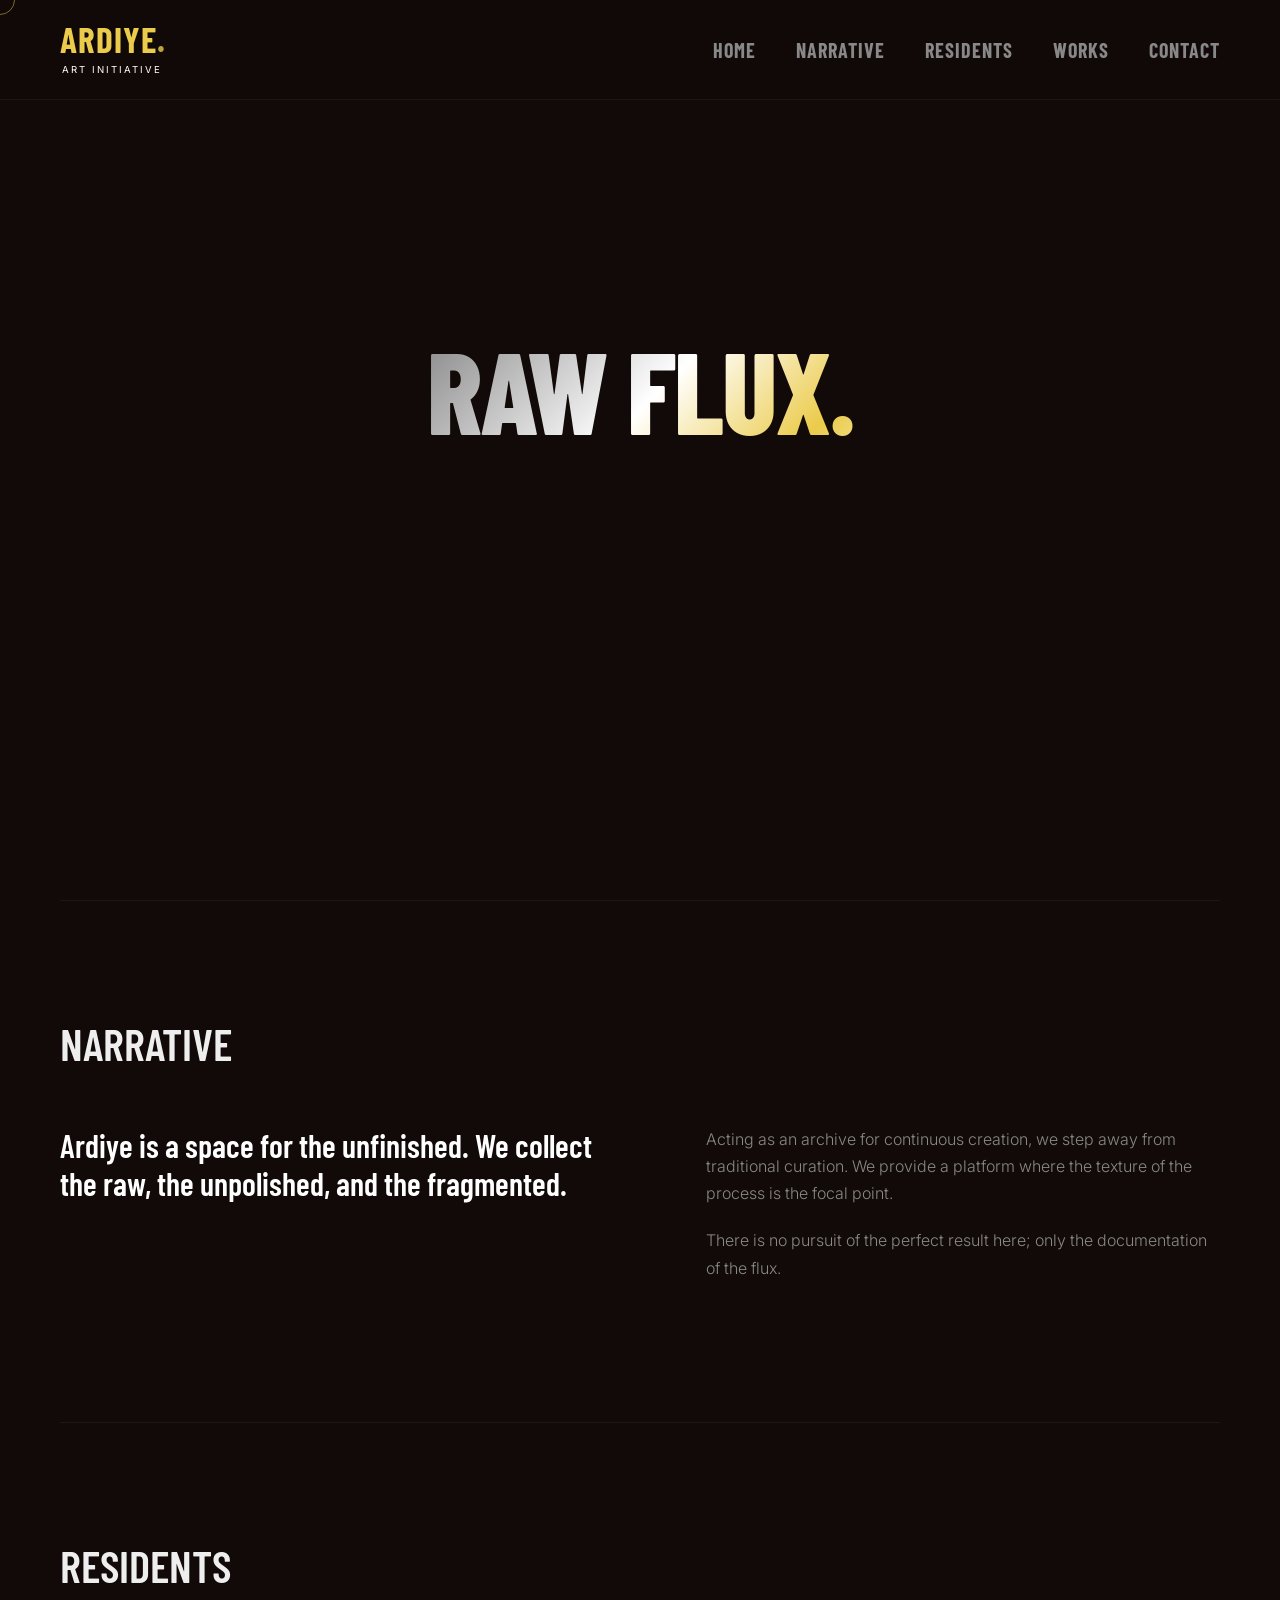
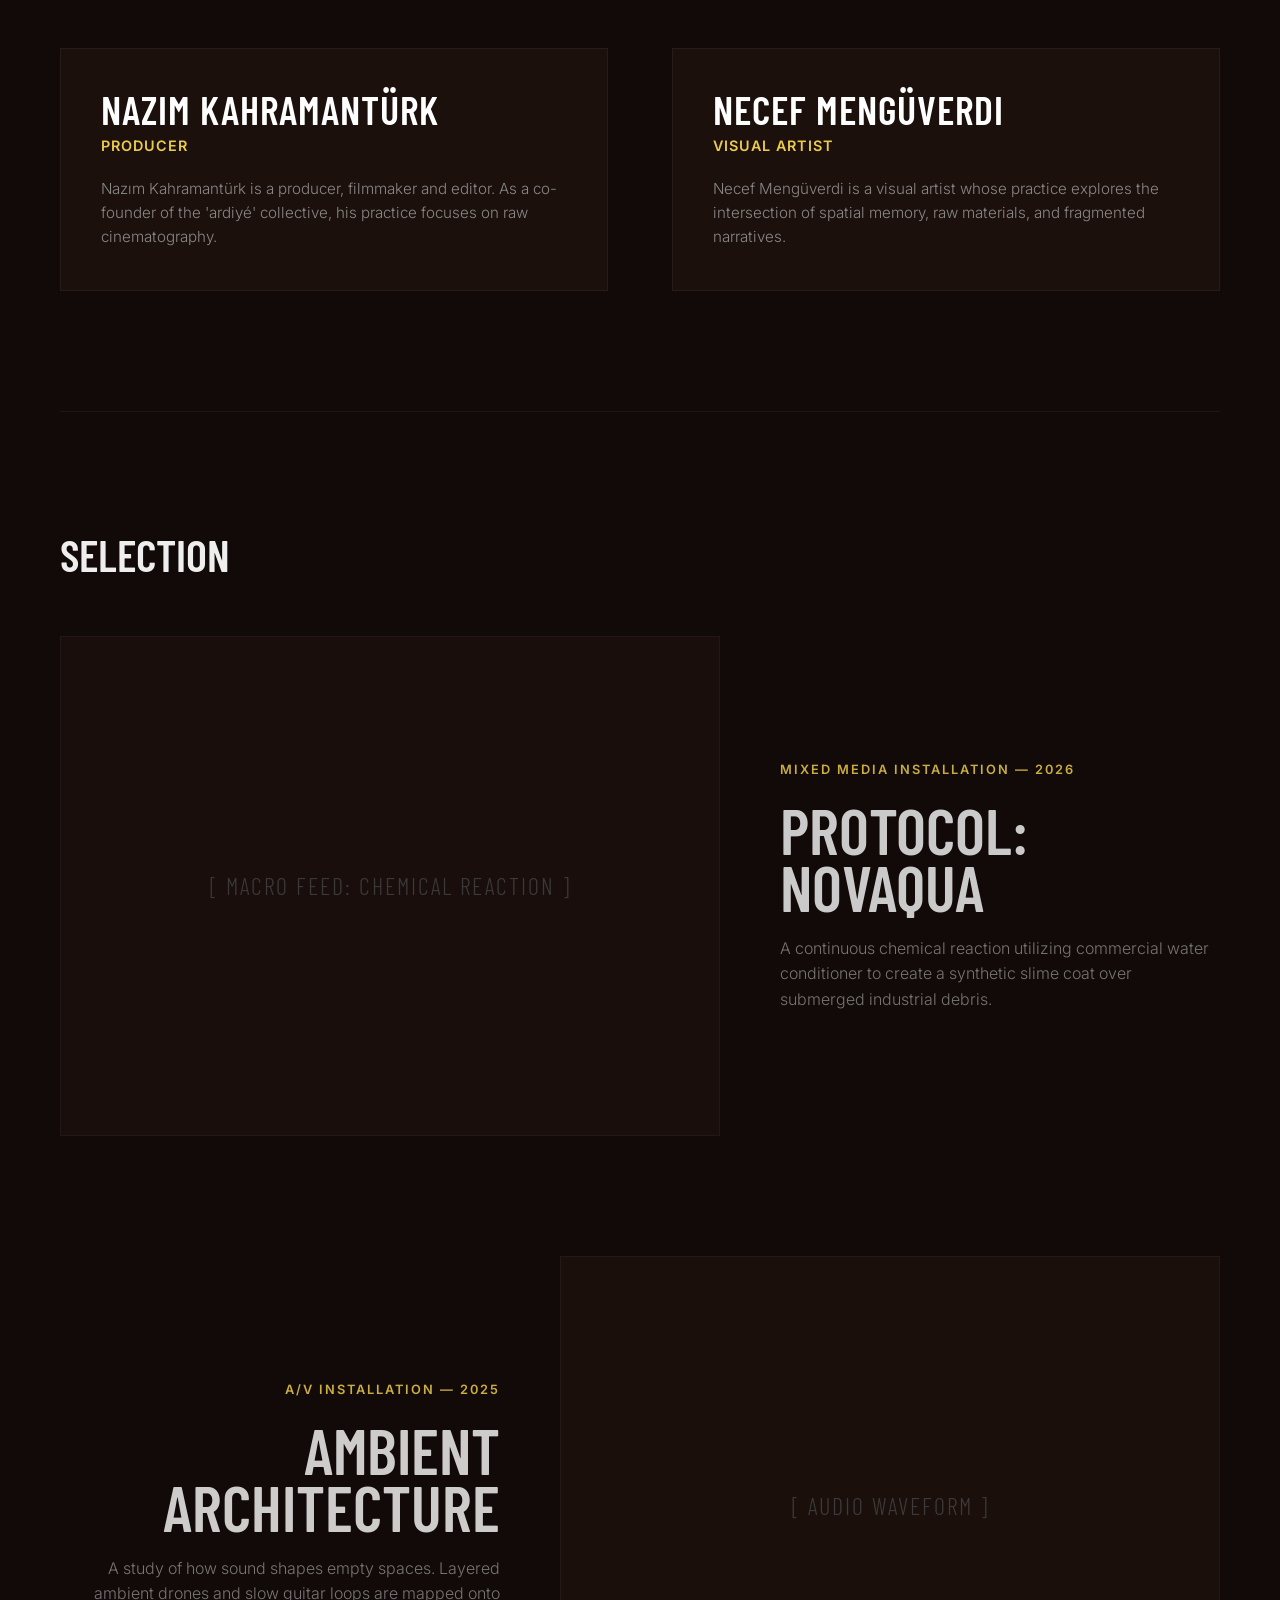
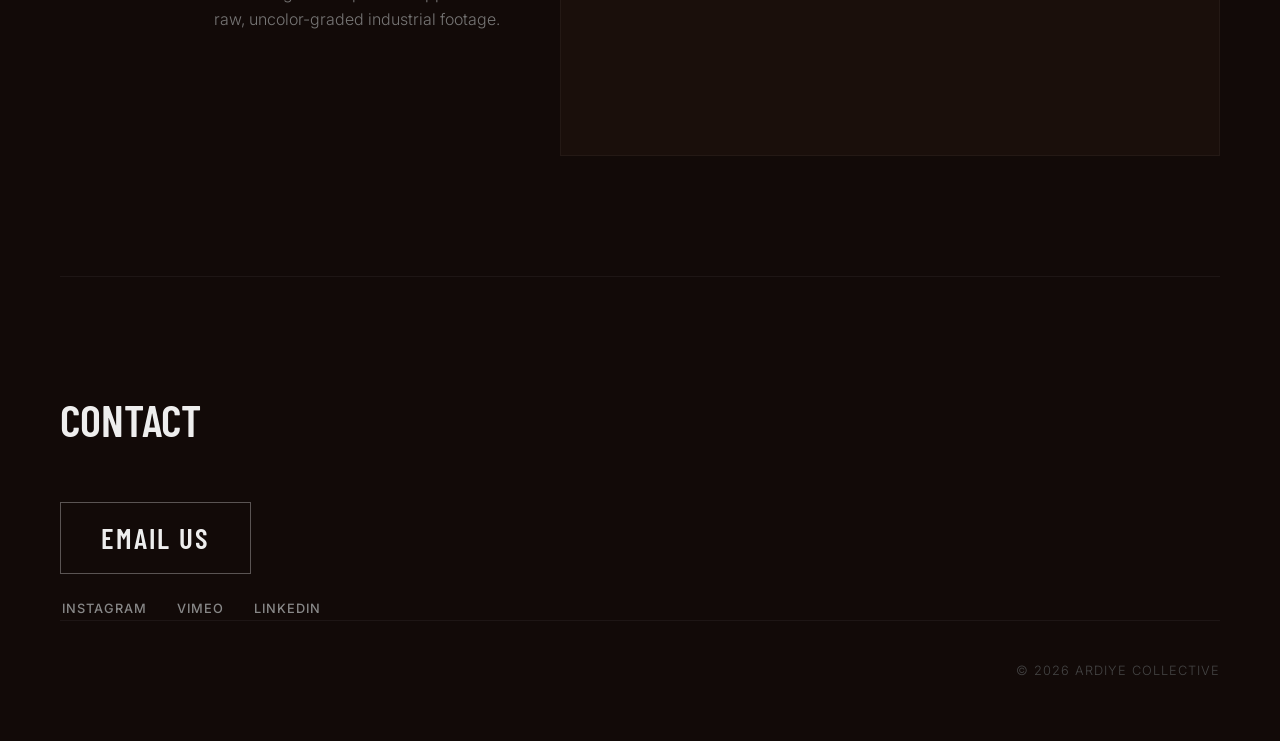
==== index.html @ 34364d9a "Update index.html" ====
<!DOCTYPE html>
<html lang="en">
<head>
  <meta charset="UTF-8">
  <meta name="viewport" content="width=device-width, initial-scale=1.0">
  <title>ARDIYE | Collective</title>

  <link rel="preconnect" href="https://fonts.googleapis.com">
  <link rel="preconnect" href="https://fonts.gstatic.com" crossorigin>
  <link href="https://fonts.googleapis.com/css2?family=Barlow+Condensed:wght@400;600;700;800&family=Inter:wght@300;400;600&display=swap" rel="stylesheet">
  
  <link rel="stylesheet" href="style.css">
</head>
<body>
  
  <div class="cursor-outline" aria-hidden="true"></div>

  <header class="main-header">
    <a href="index.html#home" class="logo-container" aria-label="Ardiye — Home">
      <div class="logo-name">ardiye<span class="dot" style="color: var(--accent);">.</span></div>
      <div class="logo-sub">Art Initiative</div>
    </a>

    <nav class="nav-menu" aria-label="Main navigation">
      <a href="index.html#home"      class="nav-link">Home</a>
      <a href="index.html#narrative" class="nav-link">Narrative</a>
      <a href="index.html#artists"   class="nav-link">Residents</a>
      <a href="index.html#works"     class="nav-link">Works</a>
      <a href="index.html#contact"   class="nav-link">Contact</a>
    </nav>

    <button class="nav-toggle" aria-label="Toggle navigation" aria-expanded="false">
      <span></span><span></span><span></span>
    </button>
  </header>

  <nav class="nav-drawer" id="nav-drawer">
    <a href="index.html#home"      class="nav-link">Home</a>
    <a href="index.html#narrative" class="nav-link">Narrative</a>
    <a href="index.html#artists"   class="nav-link">Residents</a>
    <a href="index.html#works"     class="nav-link">Works</a>
    <a href="index.html#contact"   class="nav-link">Contact</a>
  </nav>

  <main>
    <section id="home" class="section-home">
      <h1 aria-label="Raw Flux — Ardiye Art Initiative">
        <span class="highlight-gradient" aria-hidden="true">RAW FLUX.</span>
      </h1>
    </section>

    <section id="narrative">
      <div class="section-header-wrapper">
        <h2 class="section-title">Narrative</h2>
      </div>
      <div class="narrative-content">
        <p class="narrative-lead">
          Ardiye is a space for the unfinished. We collect the raw, the unpolished, and the fragmented.
        </p>
        <div class="narrative-text">
          <p>Acting as an archive for continuous creation, we step away from traditional curation. We provide a platform where the texture of the process is the focal point.</p>
          <p>There is no pursuit of the perfect result here; only the documentation of the flux.</p>
        </div>
      </div>
    </section>

    <section id="artists">
      <div class="section-header-wrapper">
        <h2 class="section-title">Residents</h2>
      </div>
      <div class="artists-grid">
        
        <a href="artist-nazim.html" class="artist-card">
          <h3 class="artist-name">Nazım Kahramantürk</h3>
          <div class="artist-role">Producer</div>
          <div class="artist-bio">
            <p>Nazım Kahramantürk is a producer, filmmaker and editor. As a co-founder of the 'ardiyé' collective, his practice focuses on raw cinematography.</p>
          </div>
        </a>

        <a href="artist-necef.html" class="artist-card">
          <h3 class="artist-name">Necef Mengüverdi</h3>
          <div class="artist-role">Visual Artist</div>
          <div class="artist-bio">
            <p>Necef Mengüverdi is a visual artist whose practice explores the intersection of spatial memory, raw materials, and fragmented narratives.</p>
          </div>
        </a>

      </div>
    </section>

    <section id="works">
      <div class="section-header-wrapper">
        <h2 class="section-title">Selection</h2>
      </div>
      <div class="works-list">
        
        <a href="project-novaqua.html" class="work-item">
          <div class="work-img-container">
            <div class="work-placeholder" aria-hidden="true">[ MACRO FEED: CHEMICAL REACTION ]</div>
          </div>
          <div class="work-info">
            <span class="work-meta">Mixed Media Installation — 2026</span>
            <h3 class="work-title">Protocol: NovAqua</h3>
            <p class="work-desc">A continuous chemical reaction utilizing commercial water conditioner to create a synthetic slime coat over submerged industrial debris.</p>
          </div>
        </a>

        <a href="project-ambient.html" class="work-item">
          <div class="work-img-container">
            <div class="work-placeholder" aria-hidden="true">[ AUDIO WAVEFORM ]</div>
          </div>
          <div class="work-info">
            <span class="work-meta">A/V Installation — 2025</span>
            <h3 class="work-title">Ambient Architecture</h3>
            <p class="work-desc">A study of how sound shapes empty spaces. Layered ambient drones and slow guitar loops are mapped onto raw, uncolor-graded industrial footage.</p>
          </div>
        </a>

      </div>
    </section>

    <section id="contact" class="section-contact">
      <div class="section-header-wrapper">
        <h2 class="section-title">Contact</h2>
      </div>
      <div class="contact-content">
        <a href="mailto:info@ardiye.art" class="mail-btn">Email Us</a>
        <div class="social-row">
          <a href="#" class="social-link">Instagram</a>
          <a href="#" class="social-link">Vimeo</a>
          <a href="#" class="social-link">LinkedIn</a>
        </div>
      </div>
      <div class="copyright uppercase">
        <span>&copy; 2026 Ardiye Collective</span>
      </div>
    </section>

  </main>

  <script src="app.js"></script>
</body>
</html>
---- style.css ----
/* ==========================================
   DESIGN TOKENS & BASE
   ========================================== */
:root {
  --bg-color:    #120a08;
  --bg-card:     #1c100c;
  --text-main:   #EEEEEE;
  --text-muted:  #888888;
  --accent:      #EBCB4B;
  --pad-side:    60px;
  --font-head:   'Barlow Condensed', sans-serif;
  --font-body:   'Inter', sans-serif;
  --header-h:    100px;
  --transition:  0.3s ease;
}

*, *::before, *::after { box-sizing: border-box; margin: 0; padding: 0; }
html { scroll-behavior: smooth; }
body {
  background-color: var(--bg-color); color: var(--text-main);
  font-family: var(--font-body); font-weight: 300; line-height: 1.6;
  -webkit-font-smoothing: antialiased; overflow-x: hidden; cursor: default;
}

a, button { text-decoration: none; color: inherit; transition: all var(--transition); cursor: pointer; outline: none; }
button { font-family: inherit; background: none; border: none; }
h1, h2, h3 { font-family: var(--font-head); font-weight: normal; margin: 0; text-transform: uppercase; }
.uppercase { text-transform: uppercase; letter-spacing: 1px; }

::-webkit-scrollbar { width: 6px; }
::-webkit-scrollbar-track { background: var(--bg-color); }
::-webkit-scrollbar-thumb { background: #333; }
::-webkit-scrollbar-thumb:hover { background: var(--accent); }

/* ==========================================
   CURSOR TRACKER
   ========================================== */
.cursor-outline {
  position: fixed; top: 0; left: 0; width: 30px; height: 30px;
  border: 1px solid rgba(235, 203, 75, 0.5); border-radius: 50%;
  pointer-events: none; z-index: 9999; will-change: transform;
  transform: translate(-50%, -50%);
  transition: width 0.3s, height 0.3s, background-color 0.3s, border-color 0.3s;
}
body.hovering .cursor-outline {
  width: 50px; height: 50px; background-color: rgba(235, 203, 75, 0.05); border-color: var(--accent);
}

/* ==========================================
   HEADER & NAV
   ========================================== */
.main-header {
  position: fixed; top: 0; left: 0; width: 100%; height: var(--header-h);
  /* DÜZELTME: Geniş ekranlarda Header'ın 1600px ana limite milimetrik kilitlenmesi için dinamik hesaplama */
  padding: 0 max(var(--pad-side), calc((100vw - 1600px) / 2 + var(--pad-side)));
  display: flex; justify-content: space-between; align-items: center;
  z-index: 1000; background: rgba(18, 10, 8, 0.95); backdrop-filter: blur(10px);
  border-bottom: 1px solid rgba(255, 255, 255, 0.05);
}
.logo-container { display: flex; flex-direction: column; align-items: flex-start; }
.logo-name { font-family: var(--font-head); font-size: 2.2rem; font-weight: 700; color: var(--accent); text-transform: uppercase; letter-spacing: 1px; line-height: 1; }
.logo-name .dot { opacity: 0.8; }
.logo-sub { font-family: var(--font-body); font-size: 0.6rem; font-weight: 400; color: #fff; text-transform: uppercase; letter-spacing: 2px; margin-top: 5px; margin-left: 2px; }

.nav-menu { display: flex; gap: 40px; }
.nav-link { font-family: var(--font-head); font-size: 1.25rem; font-weight: 700; color: var(--text-muted); padding: 5px 0; letter-spacing: 1px; text-transform: uppercase; transition: color var(--transition); }
.nav-link:hover { color: #fff; }

.nav-toggle { display: none; flex-direction: column; gap: 5px; cursor: pointer; padding: 8px; }
.nav-toggle span { display: block; width: 24px; height: 2px; background: var(--text-main); transition: all 0.3s ease; }
.nav-toggle.open span:nth-child(1) { transform: translateY(7px) rotate(45deg); }
.nav-toggle.open span:nth-child(2) { opacity: 0; }
.nav-toggle.open span:nth-child(3) { transform: translateY(-7px) rotate(-45deg); }

.nav-drawer {
  display: none; position: fixed; top: var(--header-h); left: 0; right: 0;
  background: rgba(18, 10, 8, 0.97); backdrop-filter: blur(10px); border-bottom: 1px solid rgba(255,255,255,0.05);
  padding: 24px var(--pad-side); flex-direction: column; gap: 20px; z-index: 999;
}
.nav-drawer.open { display: flex; }
.nav-drawer .nav-link { font-size: 1.6rem; color: var(--text-muted); }

/* ==========================================
   INDEX LAYOUT
   ========================================== */
main { padding: 0 var(--pad-side); max-width: 1600px; margin: 0 auto; }
section { padding: 120px 0; border-top: 1px solid rgba(255,255,255,0.05); }
section:first-of-type { border-top: none; padding-top: 0; }
.section-header-wrapper { margin-bottom: 60px; display: flex; align-items: baseline; }
.section-title { font-family: var(--font-head); font-size: 2.8rem; color: var(--text-main); line-height: 1; font-weight: 600; text-transform: uppercase; }

/* DÜZELTME: Yükseklik 60vh'den 100vh'ye çıkarıldı ve merkezleme güçlendirildi */
.section-home { height: 100vh; display: flex; flex-direction: column; align-items: center; justify-content: center; text-align: center; padding-top: var(--header-h); }
.highlight-gradient { display: block; font-family: var(--font-head); font-size: 9vw; line-height: 1; letter-spacing: -2px; font-weight: 800; text-transform: uppercase; background: linear-gradient(135deg, #888 0%, #FFF 30%, #EBCB4B 50%, #FFF 70%, #888 100%); background-size: 200% auto; -webkit-background-clip: text; background-clip: text; -webkit-text-fill-color: transparent; animation: shine 4s linear infinite; }
@keyframes shine { to { background-position: 200% center; } }

/* Narrative */
.narrative-content { display: grid; grid-template-columns: 1.1fr 1fr; gap: 80px; align-items: start; }
.narrative-lead { font-family: var(--font-head); font-size: 2rem; color: #fff; line-height: 1.2; font-weight: 600; }
.narrative-text { font-size: 1rem; color: var(--text-muted); font-weight: 300; line-height: 1.7; }
.narrative-text p { margin-bottom: 20px; }

/* Artists & Works Cards */
.artists-grid { display: grid; grid-template-columns: repeat(2, 1fr); gap: 4rem; }
.artist-card { display: block; background: var(--bg-card); border: 1px solid rgba(255,255,255,0.05); padding: 40px; transition: border-color 0.3s; text-align: left; }
.artist-card:hover { border-color: var(--accent); }
.artist-name { font-family: var(--font-head); font-size: 2.5rem; letter-spacing: 1px; font-weight: 600; color: #fff; line-height: 1; margin-bottom: 5px; transition: color 0.3s; }
.artist-card:hover .artist-name { color: var(--accent); }
.artist-role { font-size: 0.9rem; color: var(--accent); text-transform: uppercase; letter-spacing: 1px; font-weight: 600; margin-bottom: 20px; }
.artist-bio { font-size: 0.95rem; color: var(--text-muted); line-height: 1.6; }

.works-list { display: flex; flex-direction: column; gap: 120px; }
.work-item { display: grid; grid-template-columns: 1.5fr 1fr; gap: 60px; align-items: center; opacity: 0.85; transition: opacity 0.3s; text-align: left; }
.work-item:hover { opacity: 1; }
.work-item:nth-child(even) { grid-template-columns: 1fr 1.5fr; }
.work-item:nth-child(even) .work-img-container { order: 2; }
.work-item:nth-child(even) .work-info { order: 1; text-align: right; }
.work-img-container { width: 100%; height: 500px; overflow: hidden; background-color: var(--bg-card); display: flex; align-items: center; justify-content: center; border: 1px solid rgba(255,255,255,0.05); }
.work-placeholder { color: #444; font-family: var(--font-head); font-size: 1.5rem; letter-spacing: 2px; transition: all 0.6s ease; }
.work-item:hover .work-placeholder { transform: scale(1.05); color: var(--text-muted); }
.work-title { font-family: var(--font-head); font-size: 4rem; line-height: 0.9; margin-bottom: 20px; font-weight: 600; transition: color 0.3s; }
.work-item:hover .work-title { color: var(--accent); }
.work-meta { color: var(--accent); font-weight: 600; font-size: 0.8rem; letter-spacing: 2px; margin-bottom: 20px; display: block; text-transform: uppercase; }
.work-desc { font-size: 1rem; color: var(--text-muted); max-width: 450px; line-height: 1.6; }
.work-item:nth-child(even) .work-desc { margin-left: auto; }

/* Contact Section */
.section-contact { min-height: 40vh; display: flex; flex-direction: column; padding-bottom: 60px; }
.contact-content { display: flex; flex-direction: column; gap: 25px; align-items: flex-start; max-width: 600px; }
.social-row { display: flex; gap: 30px; padding-left: 2px; }
.mail-btn { display: inline-block; border: 1px solid rgba(255,255,255,0.3); padding: 12px 40px; font-family: var(--font-head); font-size: 1.8rem; font-weight: 600; color: var(--text-main); letter-spacing: 2px; text-transform: uppercase; transition: all 0.3s ease; }
.mail-btn:hover { background-color: var(--accent); color: #000; border-color: var(--accent); }
.social-link { font-family: var(--font-body); font-size: 0.8rem; font-weight: 500; text-transform: uppercase; letter-spacing: 1px; color: var(--text-muted); transition: color var(--transition); }
.social-link:hover { color: var(--accent); }
.copyright { margin-top: auto; padding-top: 40px; border-top: 1px solid rgba(255,255,255,0.05); display: flex; justify-content: flex-end; font-size: 0.8rem; color: #444; }

/* ==========================================
   DETAIL PAGES (Sub-pages Layout)
   ========================================== */
/* DÜZELTME: Detail sayfa sınırlarını da 1600px grid'ine tam oturtuyoruz */
.detail-container { padding: calc(var(--header-h) + 60px) var(--pad-side) 120px var(--pad-side); max-width: 1600px; margin: 0 auto; }
.back-btn { font-family: var(--font-body); font-size: 1rem; font-weight: 400; text-transform: uppercase; letter-spacing: 1px; color: var(--text-muted); display: inline-block; margin-bottom: 60px; transition: color 0.3s; }
.back-btn:hover { color: var(--accent); }

.detail-header { margin-bottom: 60px; border-bottom: 1px solid rgba(255,255,255,0.05); padding-bottom: 40px; }
.detail-title { font-family: var(--font-head); font-size: 4.5rem; margin: 0; line-height: 1; color: #FFF; font-weight: 800; text-transform: uppercase; }
.detail-role { margin-top: 15px; font-size: 1.2rem; color: var(--accent); letter-spacing: 1px; font-weight: 600; text-transform: uppercase; }

.detail-profile { display: grid; grid-template-columns: 1fr 1.5fr; gap: 80px; align-items: start; }
.detail-media { width: 100%; aspect-ratio: 16/9; background-color: var(--bg-card); display: flex; align-items: center; justify-content: center; margin-bottom: 80px; font-family: var(--font-head); font-size: 1.5rem; letter-spacing: 2px; color: #444; border: 1px solid rgba(255,255,255,0.05); }
.detail-portrait { width: 100%; aspect-ratio: 1/1; background-color: var(--bg-card); display: flex; align-items: center; justify-content: center; font-family: var(--font-head); font-size: 1.5rem; letter-spacing: 2px; color: #444; border: 1px solid rgba(255,255,255,0.05); }

.detail-text { font-size: 1.1rem; color: #CCC; font-weight: 300; line-height: 1.8; }
.detail-text p { margin-bottom: 20px; }

.credits-grid { display: grid; grid-template-columns: 1fr 2fr; gap: 80px; }
.credits-box { padding-right: 20px; }
.credit-row { display: flex; justify-content: space-between; margin-bottom: 15px; border-bottom: 1px solid rgba(255,255,255,0.05); padding-bottom: 5px; font-size: 0.9rem; }
.credit-label { color: var(--text-muted); text-transform: uppercase; letter-spacing: 1px; font-size: 0.75rem; }

/* ==========================================
   RESPONSIVE OVERRIDES
   ========================================== */
@media (max-width: 768px) {
  :root { --pad-side: 20px; --header-h: 80px; }
  .nav-menu { display: none; }
  .nav-toggle { display: flex; }
  .cursor-outline { display: none; }
  .logo-name { font-size: 1.8rem; }
  
  .highlight-gradient { font-size: 14vw; }
  .section-home { height: 40vh; }
  .narrative-content, .artists-grid, .work-item, .detail-profile, .credits-grid { grid-template-columns: 1fr; gap: 40px; }
  
  .work-item:nth-child(even) { grid-template-columns: 1fr; }
  .work-item:nth-child(even) .work-img-container { order: unset; }
  .work-item:nth-child(even) .work-info { order: unset; text-align: left; }
  
  .work-img-container { height: 350px; }
  .work-title, .detail-title { font-size: 3rem; }
  .mail-btn { font-size: 1.5rem; padding: 12px 30px; }
  .copyright { justify-content: center; }
  .detail-container { padding-top: 100px; }
}
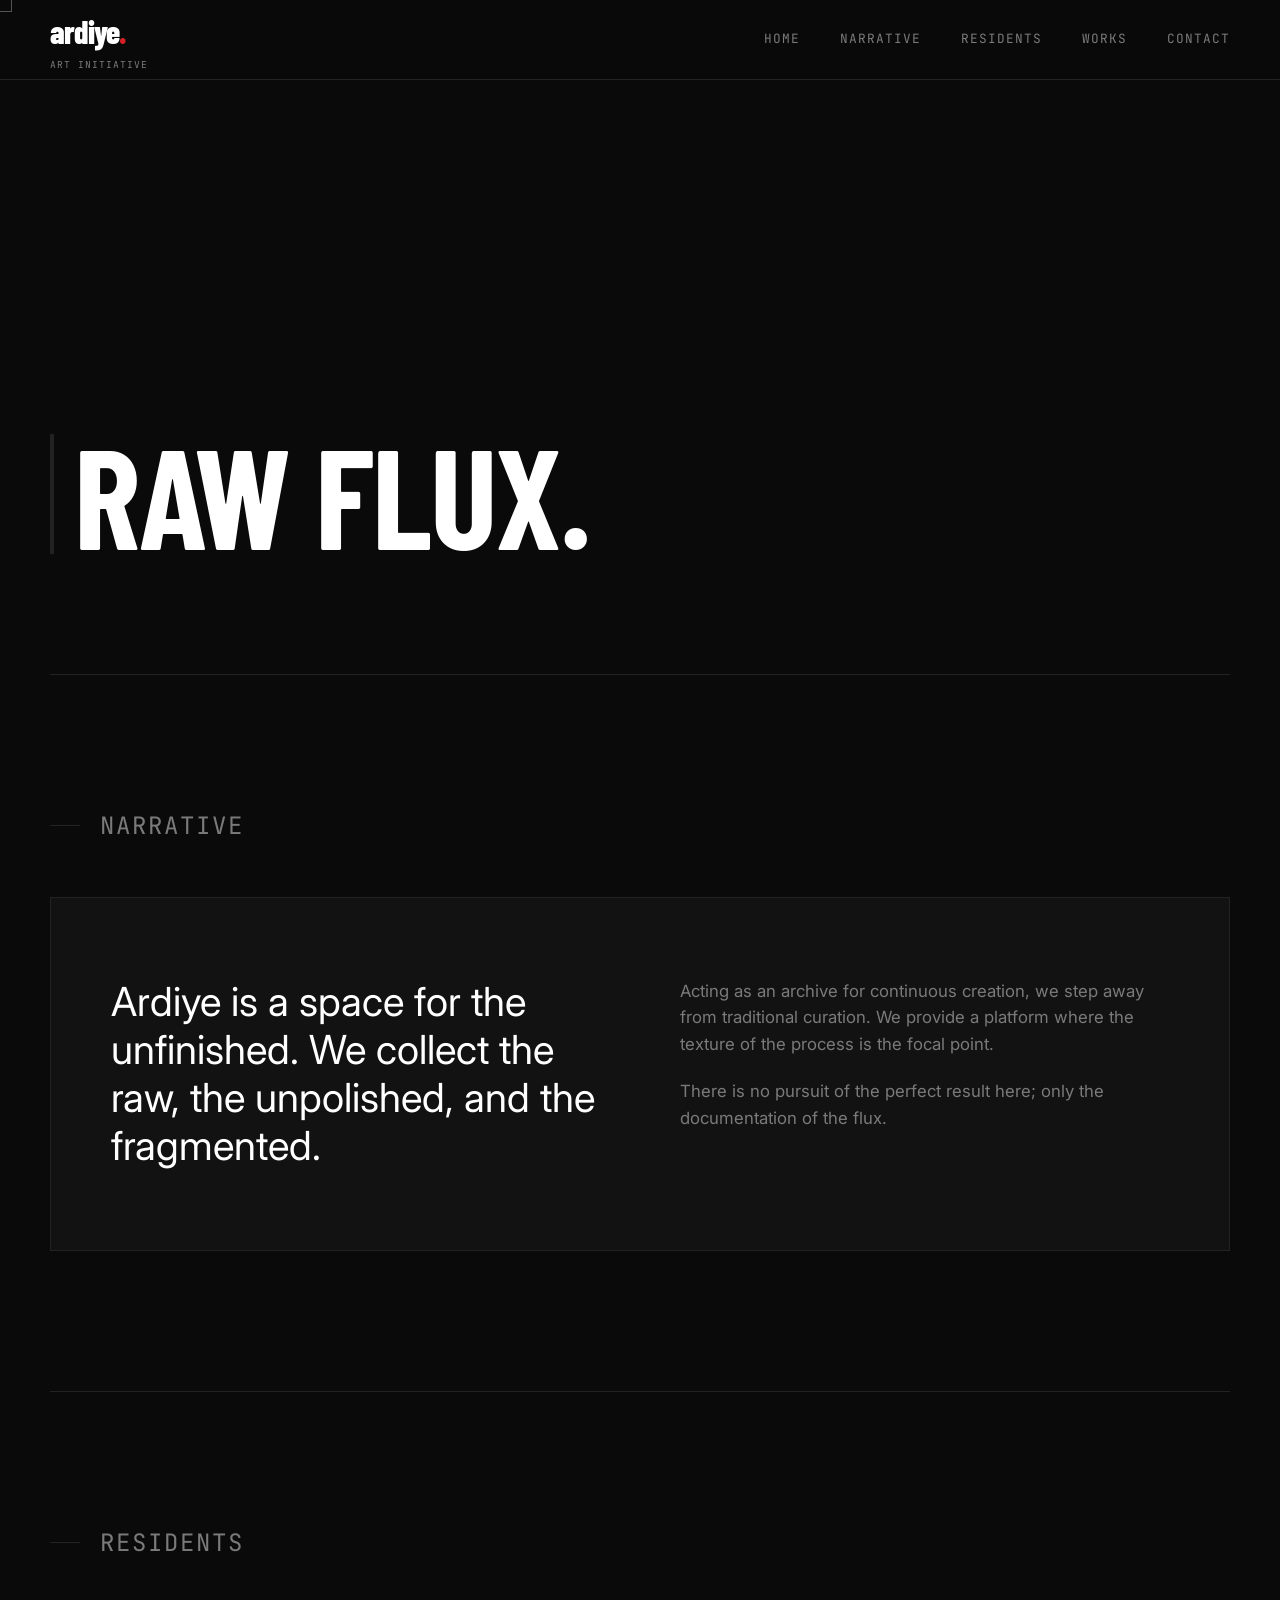
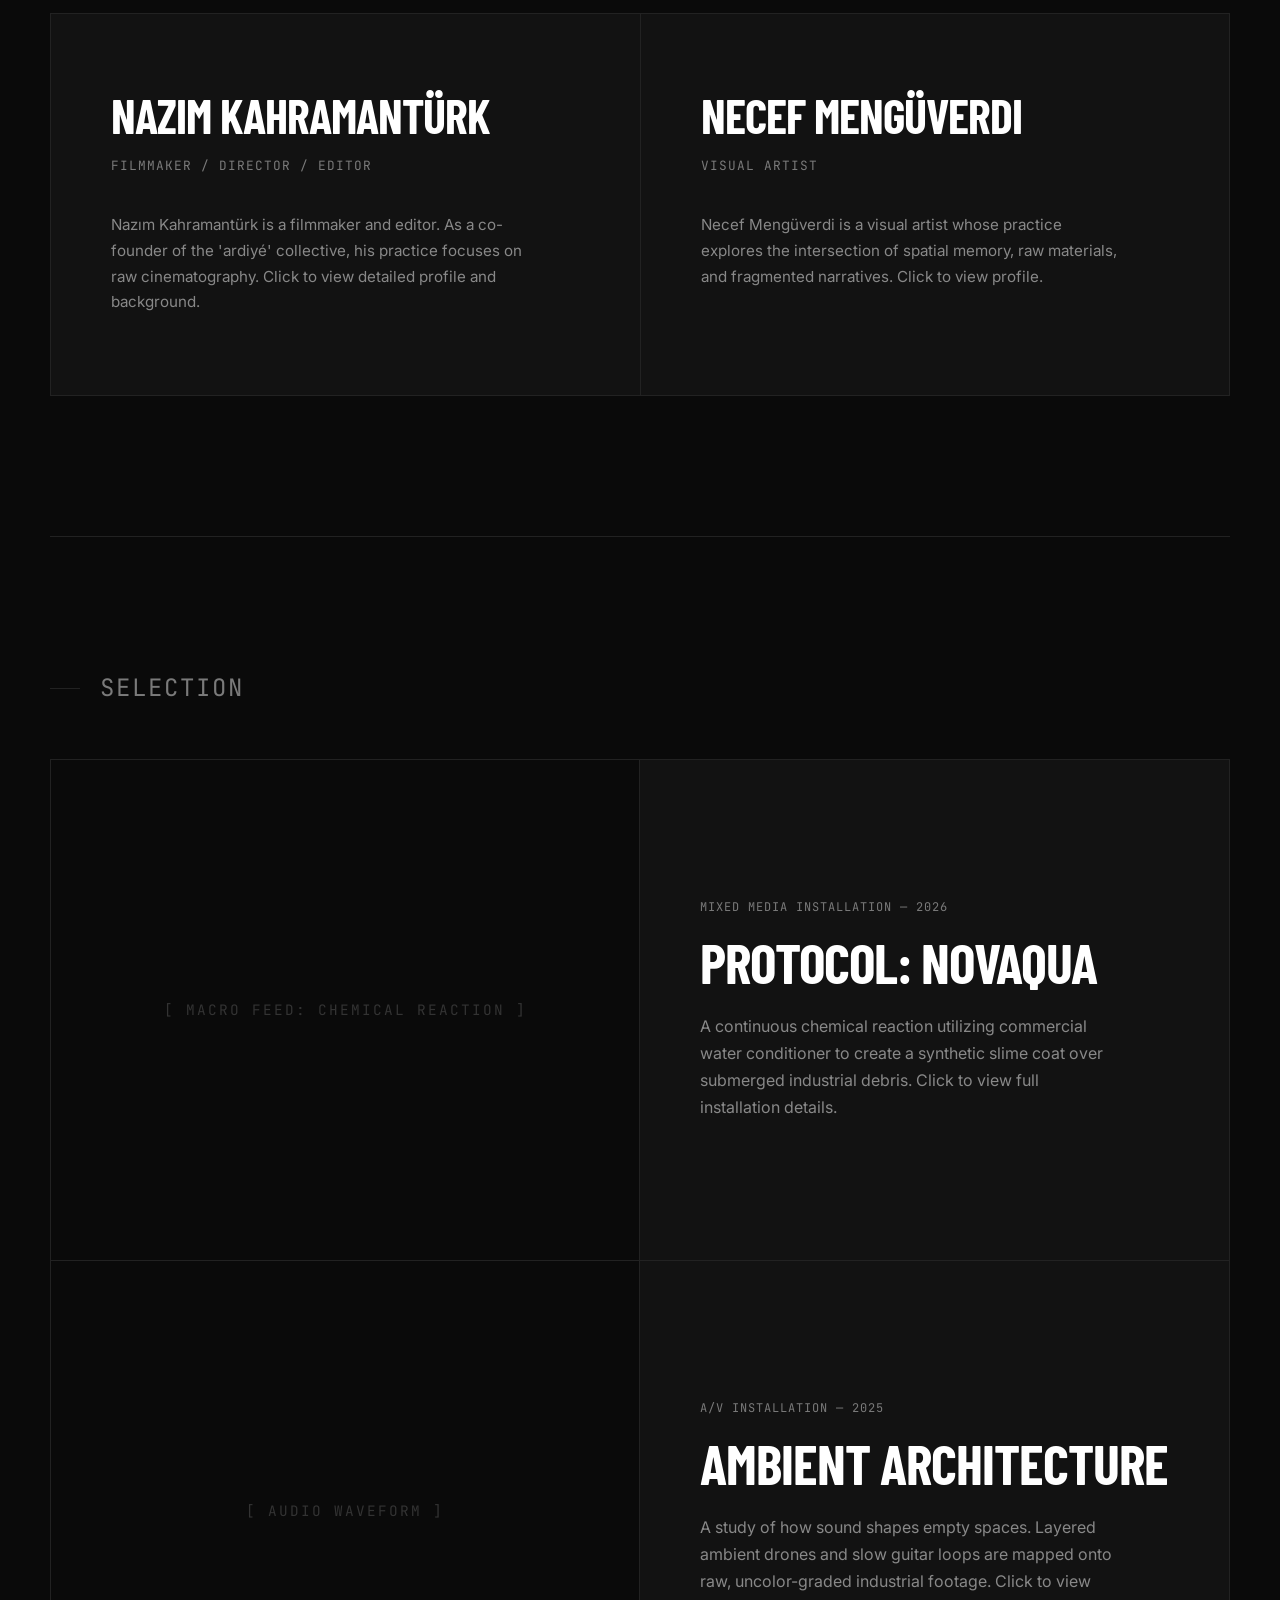
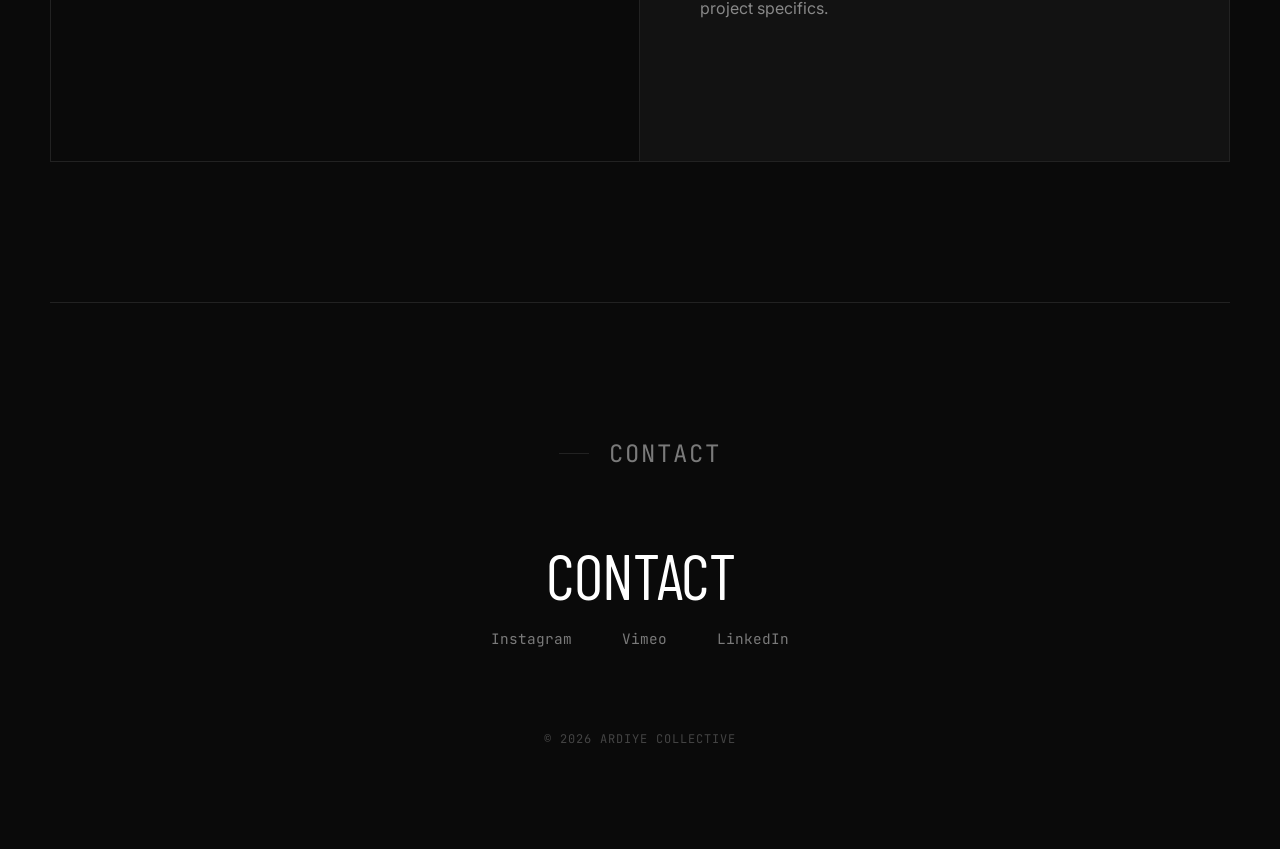
==== commit be3d758f: "Update index.html" ====
--- a/index.html
+++ b/index.html
@@ -72,9 +72,9 @@
         
         <a href="artist-nazim.html" class="artist-card">
           <h3 class="artist-name">Nazım Kahramantürk</h3>
-          <div class="artist-role">Producer</div>
+          <div class="artist-role">Filmmaker / Director / Editor</div>
           <div class="artist-bio">
-            <p>Nazım Kahramantürk is a producer, filmmaker and editor. As a co-founder of the 'ardiyé' collective, his practice focuses on raw cinematography.</p>
+            <p>Nazım Kahramantürk is a filmmaker and editor. As a co-founder of the 'ardiyé' collective, his practice focuses on raw cinematography. Click to view detailed profile and background.</p>
           </div>
         </a>
 
@@ -82,7 +82,7 @@
           <h3 class="artist-name">Necef Mengüverdi</h3>
           <div class="artist-role">Visual Artist</div>
           <div class="artist-bio">
-            <p>Necef Mengüverdi is a visual artist whose practice explores the intersection of spatial memory, raw materials, and fragmented narratives.</p>
+            <p>Necef Mengüverdi is a visual artist whose practice explores the intersection of spatial memory, raw materials, and fragmented narratives. Click to view profile.</p>
           </div>
         </a>
 
@@ -102,7 +102,7 @@
           <div class="work-info">
             <span class="work-meta">Mixed Media Installation — 2026</span>
             <h3 class="work-title">Protocol: NovAqua</h3>
-            <p class="work-desc">A continuous chemical reaction utilizing commercial water conditioner to create a synthetic slime coat over submerged industrial debris.</p>
+            <p class="work-desc">A continuous chemical reaction utilizing commercial water conditioner to create a synthetic slime coat over submerged industrial debris. Click to view full installation details.</p>
           </div>
         </a>
 
@@ -113,7 +113,7 @@
           <div class="work-info">
             <span class="work-meta">A/V Installation — 2025</span>
             <h3 class="work-title">Ambient Architecture</h3>
-            <p class="work-desc">A study of how sound shapes empty spaces. Layered ambient drones and slow guitar loops are mapped onto raw, uncolor-graded industrial footage.</p>
+            <p class="work-desc">A study of how sound shapes empty spaces. Layered ambient drones and slow guitar loops are mapped onto raw, uncolor-graded industrial footage. Click to view project specifics.</p>
           </div>
         </a>
 
@@ -125,7 +125,7 @@
         <h2 class="section-title">Contact</h2>
       </div>
       <div class="contact-content">
-        <a href="mailto:info@ardiye.art" class="mail-btn">Email Us</a>
+        <a href="mailto:info@ardiye.art" class="mail-btn">CONTACT</a>
         <div class="social-row">
           <a href="#" class="social-link">Instagram</a>
           <a href="#" class="social-link">Vimeo</a>
--- a/style.css
+++ b/style.css
@@ -1,30 +1,34 @@
 /* ==========================================
-   DESIGN TOKENS & BASE
-   ========================================== */
+   UI OVERHAUL: STRUCTURAL MINIMALISM + REC HOVER
+   ========================================== */
+@import url('https://fonts.googleapis.com/css2?family=JetBrains+Mono:wght@400;700&display=swap');
+
 :root {
-  --bg-color:    #120a08;
-  --bg-card:     #1c100c;
-  --text-main:   #EEEEEE;
-  --text-muted:  #888888;
-  --accent:      #EBCB4B;
-  --pad-side:    60px;
+  --bg-color:    #0a0a0a;
+  --bg-panel:    #121212;
+  --text-main:   #f5f5f5;
+  --text-muted:  #7a7a7a;
+  --accent:      #D82126; /* Record Red - Sadece etkileşimlerde yanacak */
+  --border-line: #222222;
+  --pad-side:    50px;
   --font-head:   'Barlow Condensed', sans-serif;
   --font-body:   'Inter', sans-serif;
-  --header-h:    100px;
-  --transition:  0.3s ease;
+  --font-mono:   'JetBrains Mono', monospace;
+  --header-h:    80px;
+  --transition:  0.3s cubic-bezier(0.25, 1, 0.5, 1);
 }
 
 *, *::before, *::after { box-sizing: border-box; margin: 0; padding: 0; }
-html { scroll-behavior: smooth; }
+html { scroll-behavior: smooth; overflow-x: hidden; width: 100%; }
 body {
   background-color: var(--bg-color); color: var(--text-main);
-  font-family: var(--font-body); font-weight: 300; line-height: 1.6;
-  -webkit-font-smoothing: antialiased; overflow-x: hidden; cursor: default;
-}
-
-a, button { text-decoration: none; color: inherit; transition: all var(--transition); cursor: pointer; outline: none; }
-button { font-family: inherit; background: none; border: none; }
-h1, h2, h3 { font-family: var(--font-head); font-weight: normal; margin: 0; text-transform: uppercase; }
+  font-family: var(--font-body); font-weight: 400; line-height: 1.6;
+  -webkit-font-smoothing: antialiased; overflow-x: hidden; width: 100%;
+}
+
+a, button { text-decoration: none; color: inherit; transition: all var(--transition); outline: none; cursor: pointer;}
+button { font-family: inherit; background: none; border: none; text-align: left; }
+h1, h2, h3 { font-family: var(--font-head); font-weight: 700; margin: 0; text-transform: uppercase; line-height: 0.9; }
 .uppercase { text-transform: uppercase; letter-spacing: 1px; }
 
 ::-webkit-scrollbar { width: 6px; }
@@ -33,152 +37,165 @@
 ::-webkit-scrollbar-thumb:hover { background: var(--accent); }
 
 /* ==========================================
-   CURSOR TRACKER
+   CURSOR TRACKER (Transforms to REC dot)
    ========================================== */
 .cursor-outline {
-  position: fixed; top: 0; left: 0; width: 30px; height: 30px;
-  border: 1px solid rgba(235, 203, 75, 0.5); border-radius: 50%;
-  pointer-events: none; z-index: 9999; will-change: transform;
+  position: fixed; top: 0; left: 0; width: 24px; height: 24px;
+  border: 1px solid rgba(255, 255, 255, 0.3); 
+  pointer-events: none; z-index: 9999;
   transform: translate(-50%, -50%);
-  transition: width 0.3s, height 0.3s, background-color 0.3s, border-color 0.3s;
+  transition: width 0.2s, height 0.2s, background-color 0.2s, border-color 0.2s, border-radius 0.2s;
 }
 body.hovering .cursor-outline {
-  width: 50px; height: 50px; background-color: rgba(235, 203, 75, 0.05); border-color: var(--accent);
-}
-
-/* ==========================================
-   HEADER & NAV
+  /* Tıklanabilir alanda kırmızı REC noktasına dönüşür */
+  width: 12px; height: 12px; 
+  background-color: var(--accent); 
+  border-color: transparent;
+  border-radius: 50%; 
+}
+
+/* ==========================================
+   HEADER (Structural Top Bar)
    ========================================== */
 .main-header {
   position: fixed; top: 0; left: 0; width: 100%; height: var(--header-h);
-  /* DÜZELTME: Geniş ekranlarda Header'ın 1600px ana limite milimetrik kilitlenmesi için dinamik hesaplama */
   padding: 0 max(var(--pad-side), calc((100vw - 1600px) / 2 + var(--pad-side)));
   display: flex; justify-content: space-between; align-items: center;
-  z-index: 1000; background: rgba(18, 10, 8, 0.95); backdrop-filter: blur(10px);
-  border-bottom: 1px solid rgba(255, 255, 255, 0.05);
-}
-.logo-container { display: flex; flex-direction: column; align-items: flex-start; }
-.logo-name { font-family: var(--font-head); font-size: 2.2rem; font-weight: 700; color: var(--accent); text-transform: uppercase; letter-spacing: 1px; line-height: 1; }
-.logo-name .dot { opacity: 0.8; }
-.logo-sub { font-family: var(--font-body); font-size: 0.6rem; font-weight: 400; color: #fff; text-transform: uppercase; letter-spacing: 2px; margin-top: 5px; margin-left: 2px; }
+  z-index: 1000; background: rgba(10, 10, 10, 0.95); backdrop-filter: blur(10px);
+  border-bottom: 1px solid var(--border-line);
+}
+.logo-container { display: flex; flex-direction: column; }
+.logo-name { font-family: var(--font-head); font-size: 2rem; font-weight: 800; color: #fff; text-transform: lowercase; letter-spacing: -1px; transition: color var(--transition); }
+.logo-container:hover .logo-name { color: var(--accent); }
+.logo-name .dot { color: var(--text-muted); transition: color var(--transition); }
+.logo-container:hover .dot { color: var(--accent); }
+.logo-sub { font-family: var(--font-mono); font-size: 0.6rem; color: var(--text-muted); text-transform: uppercase; letter-spacing: 1px; }
 
 .nav-menu { display: flex; gap: 40px; }
-.nav-link { font-family: var(--font-head); font-size: 1.25rem; font-weight: 700; color: var(--text-muted); padding: 5px 0; letter-spacing: 1px; text-transform: uppercase; transition: color var(--transition); }
-.nav-link:hover { color: #fff; }
-
-.nav-toggle { display: none; flex-direction: column; gap: 5px; cursor: pointer; padding: 8px; }
+.nav-link { font-family: var(--font-mono); font-size: 0.8rem; font-weight: 400; color: var(--text-muted); text-transform: uppercase; letter-spacing: 1px; }
+.nav-link:hover { color: var(--accent); }
+
+.nav-toggle { display: none; flex-direction: column; gap: 5px; cursor: pointer; padding: 8px; background: none; border: none; }
 .nav-toggle span { display: block; width: 24px; height: 2px; background: var(--text-main); transition: all 0.3s ease; }
-.nav-toggle.open span:nth-child(1) { transform: translateY(7px) rotate(45deg); }
+.nav-toggle.open span:nth-child(1) { transform: translateY(7px) rotate(45deg); background: var(--accent); }
 .nav-toggle.open span:nth-child(2) { opacity: 0; }
-.nav-toggle.open span:nth-child(3) { transform: translateY(-7px) rotate(-45deg); }
+.nav-toggle.open span:nth-child(3) { transform: translateY(-7px) rotate(-45deg); background: var(--accent); }
 
 .nav-drawer {
   display: none; position: fixed; top: var(--header-h); left: 0; right: 0;
-  background: rgba(18, 10, 8, 0.97); backdrop-filter: blur(10px); border-bottom: 1px solid rgba(255,255,255,0.05);
-  padding: 24px var(--pad-side); flex-direction: column; gap: 20px; z-index: 999;
+  background: rgba(10, 10, 10, 0.98); border-bottom: 1px solid var(--border-line);
+  padding: 30px var(--pad-side); flex-direction: column; gap: 20px; z-index: 999;
 }
 .nav-drawer.open { display: flex; }
-.nav-drawer .nav-link { font-size: 1.6rem; color: var(--text-muted); }
-
-/* ==========================================
-   INDEX LAYOUT
-   ========================================== */
-main { padding: 0 var(--pad-side); max-width: 1600px; margin: 0 auto; }
-section { padding: 120px 0; border-top: 1px solid rgba(255,255,255,0.05); }
-section:first-of-type { border-top: none; padding-top: 0; }
-.section-header-wrapper { margin-bottom: 60px; display: flex; align-items: baseline; }
-.section-title { font-family: var(--font-head); font-size: 2.8rem; color: var(--text-main); line-height: 1; font-weight: 600; text-transform: uppercase; }
-
-/* DÜZELTME: Yükseklik 60vh'den 100vh'ye çıkarıldı ve merkezleme güçlendirildi */
-.section-home { height: 100vh; display: flex; flex-direction: column; align-items: center; justify-content: center; text-align: center; padding-top: var(--header-h); }
-.highlight-gradient { display: block; font-family: var(--font-head); font-size: 9vw; line-height: 1; letter-spacing: -2px; font-weight: 800; text-transform: uppercase; background: linear-gradient(135deg, #888 0%, #FFF 30%, #EBCB4B 50%, #FFF 70%, #888 100%); background-size: 200% auto; -webkit-background-clip: text; background-clip: text; -webkit-text-fill-color: transparent; animation: shine 4s linear infinite; }
-@keyframes shine { to { background-position: 200% center; } }
+.nav-drawer .nav-link { font-size: 1.5rem; color: var(--text-muted); font-family: var(--font-head); letter-spacing: 1px; }
+.nav-drawer .nav-link:hover { color: var(--accent); }
+
+/* ==========================================
+   MAIN LAYOUT & GRID
+   ========================================== */
+main { max-width: 1600px; margin: 0 auto; padding: 0 var(--pad-side); width: 100%; }
+section { padding: 140px 0; border-bottom: 1px solid var(--border-line); }
+.section-header-wrapper { margin-bottom: 60px; display: flex; align-items: center; gap: 20px; }
+.section-header-wrapper::before { content: ''; display: block; width: 30px; height: 1px; background: var(--border-line); }
+.section-title { font-size: 1.5rem; color: var(--text-muted); letter-spacing: 2px; font-family: var(--font-mono); font-weight: 400; }
+
+/* Home Section */
+.section-home { height: 75vh; min-height: 500px; display: flex; align-items: flex-end; padding-bottom: 120px; border-bottom: 1px solid var(--border-line); }
+.highlight-gradient { display: block; font-size: clamp(4rem, 11vw, 12rem); color: #fff; letter-spacing: -2px; padding-left: 20px; border-left: 4px solid var(--border-line); line-height: 0.85; transition: border-color var(--transition); }
+.section-home:hover .highlight-gradient { border-color: var(--accent); }
 
 /* Narrative */
-.narrative-content { display: grid; grid-template-columns: 1.1fr 1fr; gap: 80px; align-items: start; }
-.narrative-lead { font-family: var(--font-head); font-size: 2rem; color: #fff; line-height: 1.2; font-weight: 600; }
-.narrative-text { font-size: 1rem; color: var(--text-muted); font-weight: 300; line-height: 1.7; }
-.narrative-text p { margin-bottom: 20px; }
-
-/* Artists & Works Cards */
-.artists-grid { display: grid; grid-template-columns: repeat(2, 1fr); gap: 4rem; }
-.artist-card { display: block; background: var(--bg-card); border: 1px solid rgba(255,255,255,0.05); padding: 40px; transition: border-color 0.3s; text-align: left; }
-.artist-card:hover { border-color: var(--accent); }
-.artist-name { font-family: var(--font-head); font-size: 2.5rem; letter-spacing: 1px; font-weight: 600; color: #fff; line-height: 1; margin-bottom: 5px; transition: color 0.3s; }
+.narrative-content { display: grid; grid-template-columns: 1fr 1fr; gap: 80px; padding: 80px 60px; background: var(--bg-panel); border: 1px solid var(--border-line); }
+.narrative-lead { font-size: 2.5rem; line-height: 1.2; color: #fff; }
+.narrative-text { font-size: 1.05rem; color: var(--text-muted); display: flex; flex-direction: column; gap: 20px; }
+
+/* Artists (Panel Grid) */
+.artists-grid { display: grid; grid-template-columns: repeat(2, 1fr); gap: 1px; background: var(--border-line); border: 1px solid var(--border-line); }
+.artist-card { background: var(--bg-panel); padding: 80px 60px; transition: background 0.3s; display: block; }
+.artist-card:hover { background: #181818; }
+.artist-name { font-size: 3rem; letter-spacing: -1px; margin-bottom: 15px; color: #fff; transition: color 0.3s; }
 .artist-card:hover .artist-name { color: var(--accent); }
-.artist-role { font-size: 0.9rem; color: var(--accent); text-transform: uppercase; letter-spacing: 1px; font-weight: 600; margin-bottom: 20px; }
-.artist-bio { font-size: 0.95rem; color: var(--text-muted); line-height: 1.6; }
-
-.works-list { display: flex; flex-direction: column; gap: 120px; }
-.work-item { display: grid; grid-template-columns: 1.5fr 1fr; gap: 60px; align-items: center; opacity: 0.85; transition: opacity 0.3s; text-align: left; }
-.work-item:hover { opacity: 1; }
-.work-item:nth-child(even) { grid-template-columns: 1fr 1.5fr; }
-.work-item:nth-child(even) .work-img-container { order: 2; }
-.work-item:nth-child(even) .work-info { order: 1; text-align: right; }
-.work-img-container { width: 100%; height: 500px; overflow: hidden; background-color: var(--bg-card); display: flex; align-items: center; justify-content: center; border: 1px solid rgba(255,255,255,0.05); }
-.work-placeholder { color: #444; font-family: var(--font-head); font-size: 1.5rem; letter-spacing: 2px; transition: all 0.6s ease; }
-.work-item:hover .work-placeholder { transform: scale(1.05); color: var(--text-muted); }
-.work-title { font-family: var(--font-head); font-size: 4rem; line-height: 0.9; margin-bottom: 20px; font-weight: 600; transition: color 0.3s; }
+.artist-role { font-family: var(--font-mono); font-size: 0.8rem; color: var(--text-muted); margin-bottom: 35px; display: inline-block; text-transform: uppercase; letter-spacing: 1px; }
+.artist-bio { font-size: 0.95rem; color: #888; max-width: 90%; line-height: 1.7; }
+
+/* Works (List Layout) */
+.works-list { display: flex; flex-direction: column; gap: 1px; background: var(--border-line); border: 1px solid var(--border-line); }
+.work-item { display: grid; grid-template-columns: 1fr 1fr; background: var(--bg-panel); transition: background 0.3s; text-align: left; }
+.work-item:hover { background: #181818; }
+.work-img-container { height: 500px; border-right: 1px solid var(--border-line); display: flex; align-items: center; justify-content: center; overflow: hidden; background: #0a0a0a; }
+.work-placeholder { font-family: var(--font-mono); color: #333; letter-spacing: 2px; font-size: 0.9rem; transition: color 0.3s; }
+.work-item:hover .work-placeholder { color: var(--text-muted); }
+.work-info { padding: 80px 60px; display: flex; flex-direction: column; justify-content: center; }
+.work-meta { font-family: var(--font-mono); font-size: 0.75rem; color: var(--text-muted); margin-bottom: 20px; text-transform: uppercase; letter-spacing: 1px; }
+.work-title { font-size: 3.5rem; margin-bottom: 25px; letter-spacing: -1px; color: #fff; transition: color 0.3s; }
 .work-item:hover .work-title { color: var(--accent); }
-.work-meta { color: var(--accent); font-weight: 600; font-size: 0.8rem; letter-spacing: 2px; margin-bottom: 20px; display: block; text-transform: uppercase; }
-.work-desc { font-size: 1rem; color: var(--text-muted); max-width: 450px; line-height: 1.6; }
-.work-item:nth-child(even) .work-desc { margin-left: auto; }
+.work-desc { font-size: 1rem; color: #888; line-height: 1.7; max-width: 90%; }
 
 /* Contact Section */
-.section-contact { min-height: 40vh; display: flex; flex-direction: column; padding-bottom: 60px; }
-.contact-content { display: flex; flex-direction: column; gap: 25px; align-items: flex-start; max-width: 600px; }
-.social-row { display: flex; gap: 30px; padding-left: 2px; }
-.mail-btn { display: inline-block; border: 1px solid rgba(255,255,255,0.3); padding: 12px 40px; font-family: var(--font-head); font-size: 1.8rem; font-weight: 600; color: var(--text-main); letter-spacing: 2px; text-transform: uppercase; transition: all 0.3s ease; }
-.mail-btn:hover { background-color: var(--accent); color: #000; border-color: var(--accent); }
-.social-link { font-family: var(--font-body); font-size: 0.8rem; font-weight: 500; text-transform: uppercase; letter-spacing: 1px; color: var(--text-muted); transition: color var(--transition); }
+.section-contact { border-bottom: none; display: flex; flex-direction: column; align-items: center; text-align: center; padding-bottom: 100px; }
+.mail-btn { font-size: clamp(2rem, 5vw, 4rem); font-family: var(--font-head); color: #fff; letter-spacing: -1px; margin-bottom: 50px; border-bottom: 2px solid transparent; transition: border-color 0.3s, color 0.3s; }
+.mail-btn:hover { color: var(--accent); border-color: var(--accent); }
+.social-row { display: flex; gap: 50px; margin-bottom: 80px; flex-wrap: wrap; justify-content: center; }
+.social-link { font-family: var(--font-mono); font-size: 0.9rem; color: var(--text-muted); }
 .social-link:hover { color: var(--accent); }
-.copyright { margin-top: auto; padding-top: 40px; border-top: 1px solid rgba(255,255,255,0.05); display: flex; justify-content: flex-end; font-size: 0.8rem; color: #444; }
+.copyright { font-family: var(--font-mono); font-size: 0.75rem; color: #444; }
 
 /* ==========================================
    DETAIL PAGES (Sub-pages Layout)
    ========================================== */
-/* DÜZELTME: Detail sayfa sınırlarını da 1600px grid'ine tam oturtuyoruz */
-.detail-container { padding: calc(var(--header-h) + 60px) var(--pad-side) 120px var(--pad-side); max-width: 1600px; margin: 0 auto; }
-.back-btn { font-family: var(--font-body); font-size: 1rem; font-weight: 400; text-transform: uppercase; letter-spacing: 1px; color: var(--text-muted); display: inline-block; margin-bottom: 60px; transition: color 0.3s; }
+.detail-container { padding: calc(var(--header-h) + 80px) var(--pad-side) 140px var(--pad-side); max-width: 1600px; margin: 0 auto; width: 100%; }
+.back-btn { font-family: var(--font-mono); font-size: 0.8rem; color: var(--text-muted); margin-bottom: 60px; display: inline-flex; align-items: center; gap: 10px; transition: color 0.3s; }
+.back-btn::before { content: '←'; font-size: 1.2rem; transition: transform 0.3s; }
 .back-btn:hover { color: var(--accent); }
-
-.detail-header { margin-bottom: 60px; border-bottom: 1px solid rgba(255,255,255,0.05); padding-bottom: 40px; }
-.detail-title { font-family: var(--font-head); font-size: 4.5rem; margin: 0; line-height: 1; color: #FFF; font-weight: 800; text-transform: uppercase; }
-.detail-role { margin-top: 15px; font-size: 1.2rem; color: var(--accent); letter-spacing: 1px; font-weight: 600; text-transform: uppercase; }
-
-.detail-profile { display: grid; grid-template-columns: 1fr 1.5fr; gap: 80px; align-items: start; }
-.detail-media { width: 100%; aspect-ratio: 16/9; background-color: var(--bg-card); display: flex; align-items: center; justify-content: center; margin-bottom: 80px; font-family: var(--font-head); font-size: 1.5rem; letter-spacing: 2px; color: #444; border: 1px solid rgba(255,255,255,0.05); }
-.detail-portrait { width: 100%; aspect-ratio: 1/1; background-color: var(--bg-card); display: flex; align-items: center; justify-content: center; font-family: var(--font-head); font-size: 1.5rem; letter-spacing: 2px; color: #444; border: 1px solid rgba(255,255,255,0.05); }
-
-.detail-text { font-size: 1.1rem; color: #CCC; font-weight: 300; line-height: 1.8; }
-.detail-text p { margin-bottom: 20px; }
-
-.credits-grid { display: grid; grid-template-columns: 1fr 2fr; gap: 80px; }
-.credits-box { padding-right: 20px; }
-.credit-row { display: flex; justify-content: space-between; margin-bottom: 15px; border-bottom: 1px solid rgba(255,255,255,0.05); padding-bottom: 5px; font-size: 0.9rem; }
-.credit-label { color: var(--text-muted); text-transform: uppercase; letter-spacing: 1px; font-size: 0.75rem; }
+.back-btn:hover::before { transform: translateX(-5px); }
+
+.detail-header { margin-bottom: 80px; padding-bottom: 60px; border-bottom: 1px solid var(--border-line); }
+.detail-title { font-size: clamp(3rem, 7vw, 6rem); letter-spacing: -1px; line-height: 0.9; color: #fff; }
+.detail-role { font-family: var(--font-mono); font-size: 1rem; color: var(--text-muted); margin-top: 25px; text-transform: uppercase; letter-spacing: 1px; }
+
+.detail-profile { display: grid; grid-template-columns: 1fr 2fr; gap: 1px; background: var(--border-line); border: 1px solid var(--border-line); }
+.detail-portrait { aspect-ratio: 3/4; background: var(--bg-color); display: flex; align-items: center; justify-content: center; font-family: var(--font-mono); color: #333; font-size: 0.9rem; letter-spacing: 2px; }
+.detail-text { background: var(--bg-panel); padding: 80px 60px; font-size: 1.1rem; color: #ccc; line-height: 1.8; }
+.detail-text p { margin-bottom: 24px; }
+
+.detail-media { width: 100%; aspect-ratio: 21/9; background: var(--bg-color); border: 1px solid var(--border-line); display: flex; align-items: center; justify-content: center; font-family: var(--font-mono); color: #333; margin-bottom: 80px; font-size: 0.9rem; letter-spacing: 2px; }
+
+.credits-grid { display: grid; grid-template-columns: 1fr 2fr; gap: 1px; background: var(--border-line); border: 1px solid var(--border-line); }
+.credits-box { background: var(--bg-panel); padding: 80px 60px; }
+.credit-row { display: flex; justify-content: space-between; padding: 15px 0; border-bottom: 1px solid var(--border-line); font-family: var(--font-mono); font-size: 0.85rem; }
+.credit-row:last-child { border-bottom: none; padding-bottom: 0; }
+.credit-label { color: var(--text-muted); }
 
 /* ==========================================
    RESPONSIVE OVERRIDES
    ========================================== */
+
+/* Tablet & Küçük Ekranlar */
+@media (max-width: 1024px) {
+  :root { --pad-side: 30px; }
+  .artists-grid { grid-template-columns: 1fr; }
+  .work-item { grid-template-columns: 1fr; }
+  .work-img-container { height: 400px; border-right: none; border-bottom: 1px solid var(--border-line); }
+  .detail-profile, .credits-grid { grid-template-columns: 1fr; }
+  .detail-portrait { aspect-ratio: 16/9; border-bottom: 1px solid var(--border-line); }
+}
+
+/* Mobil Ekranlar */
 @media (max-width: 768px) {
-  :root { --pad-side: 20px; --header-h: 80px; }
+  :root { --pad-side: 20px; --header-h: 70px; }
   .nav-menu { display: none; }
   .nav-toggle { display: flex; }
-  .cursor-outline { display: none; }
-  .logo-name { font-size: 1.8rem; }
+  .cursor-outline { display: none; } /* Mobilde imleç gizlenir */
   
-  .highlight-gradient { font-size: 14vw; }
-  .section-home { height: 40vh; }
-  .narrative-content, .artists-grid, .work-item, .detail-profile, .credits-grid { grid-template-columns: 1fr; gap: 40px; }
+  .section-home { height: auto; min-height: 50vh; padding-top: 100px; padding-bottom: 60px; }
+  .narrative-content { grid-template-columns: 1fr; padding: 50px 30px; gap: 40px; }
+  .narrative-lead { font-size: 2rem; }
   
-  .work-item:nth-child(even) { grid-template-columns: 1fr; }
-  .work-item:nth-child(even) .work-img-container { order: unset; }
-  .work-item:nth-child(even) .work-info { order: unset; text-align: left; }
+  .artist-card { padding: 50px 30px; }
+  .work-info { padding: 50px 30px; }
+  .work-title { font-size: 2.5rem; }
   
-  .work-img-container { height: 350px; }
-  .work-title, .detail-title { font-size: 3rem; }
-  .mail-btn { font-size: 1.5rem; padding: 12px 30px; }
-  .copyright { justify-content: center; }
-  .detail-container { padding-top: 100px; }
-}
+  .detail-container { padding-top: calc(var(--header-h) + 40px); }
+  .detail-text, .credits-box { padding: 50px 30px; }
+  .detail-header { padding-bottom: 40px; margin-bottom: 40px; }
+}
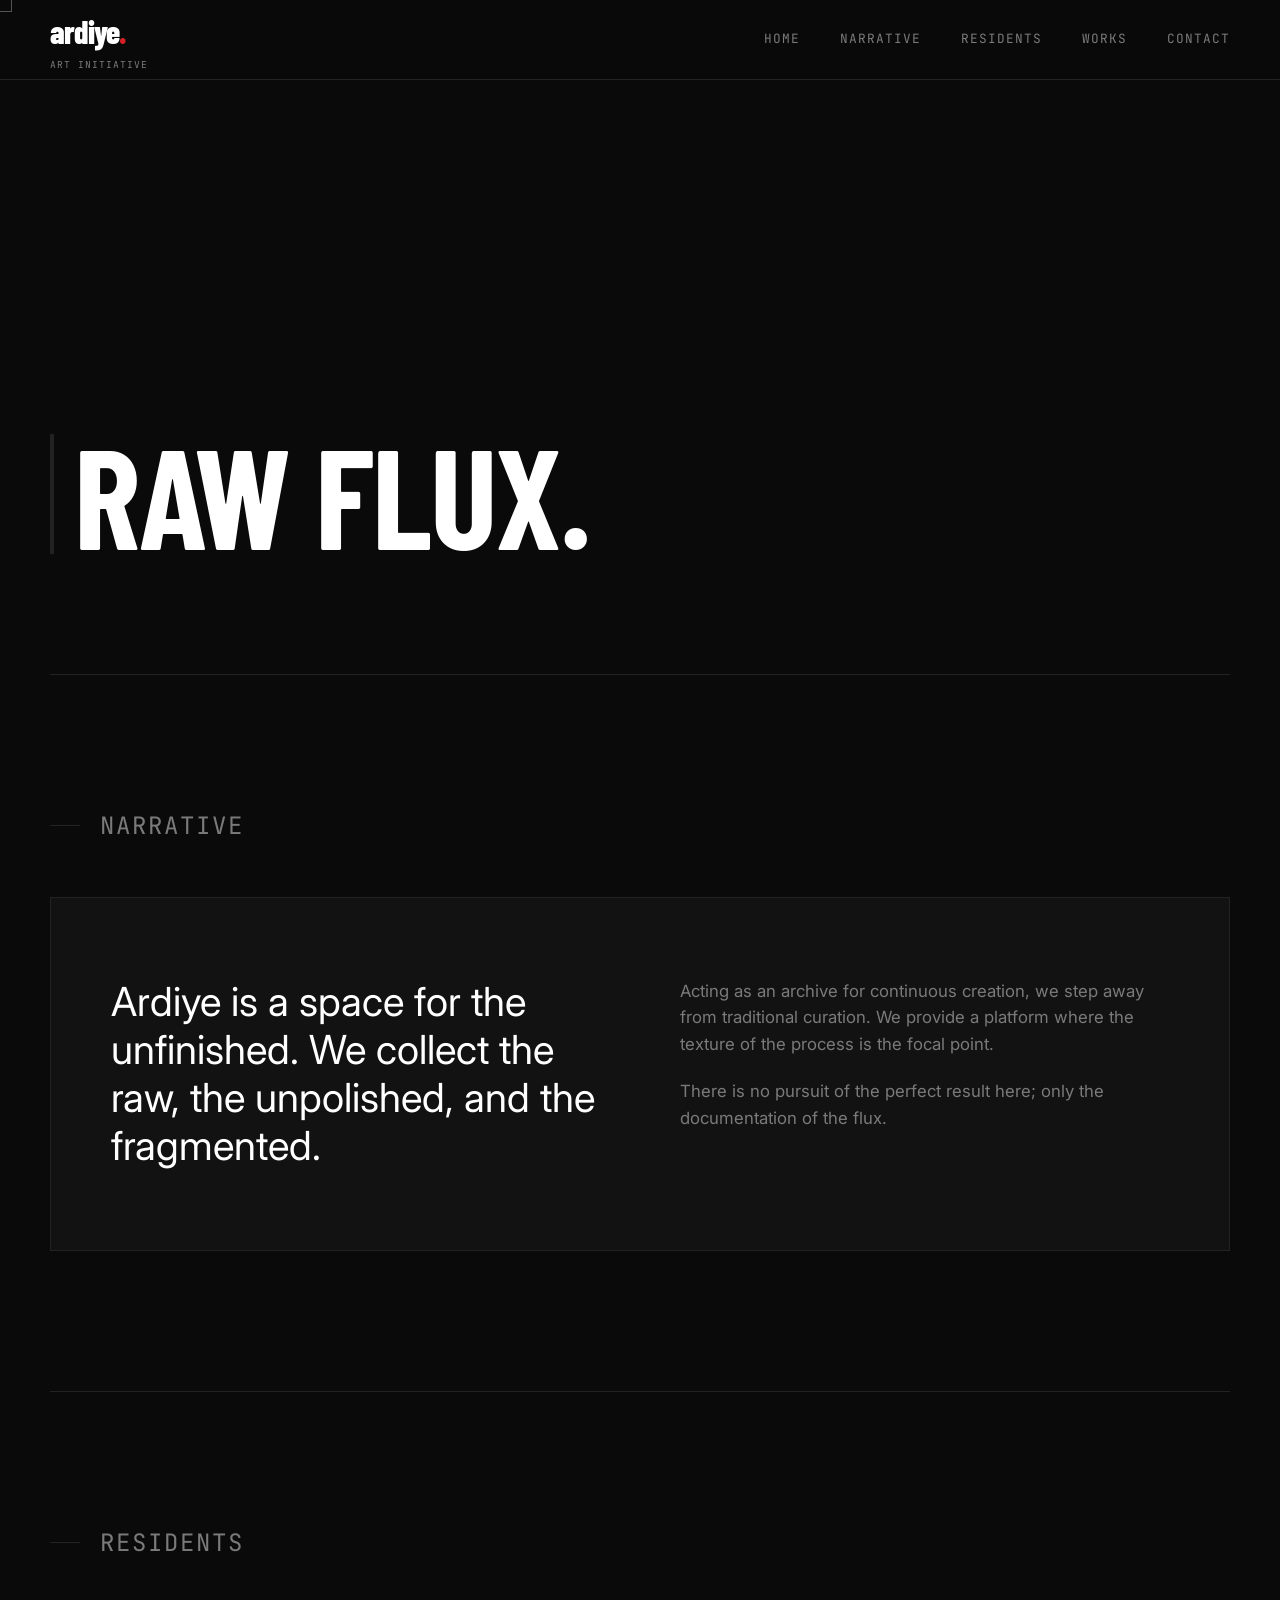
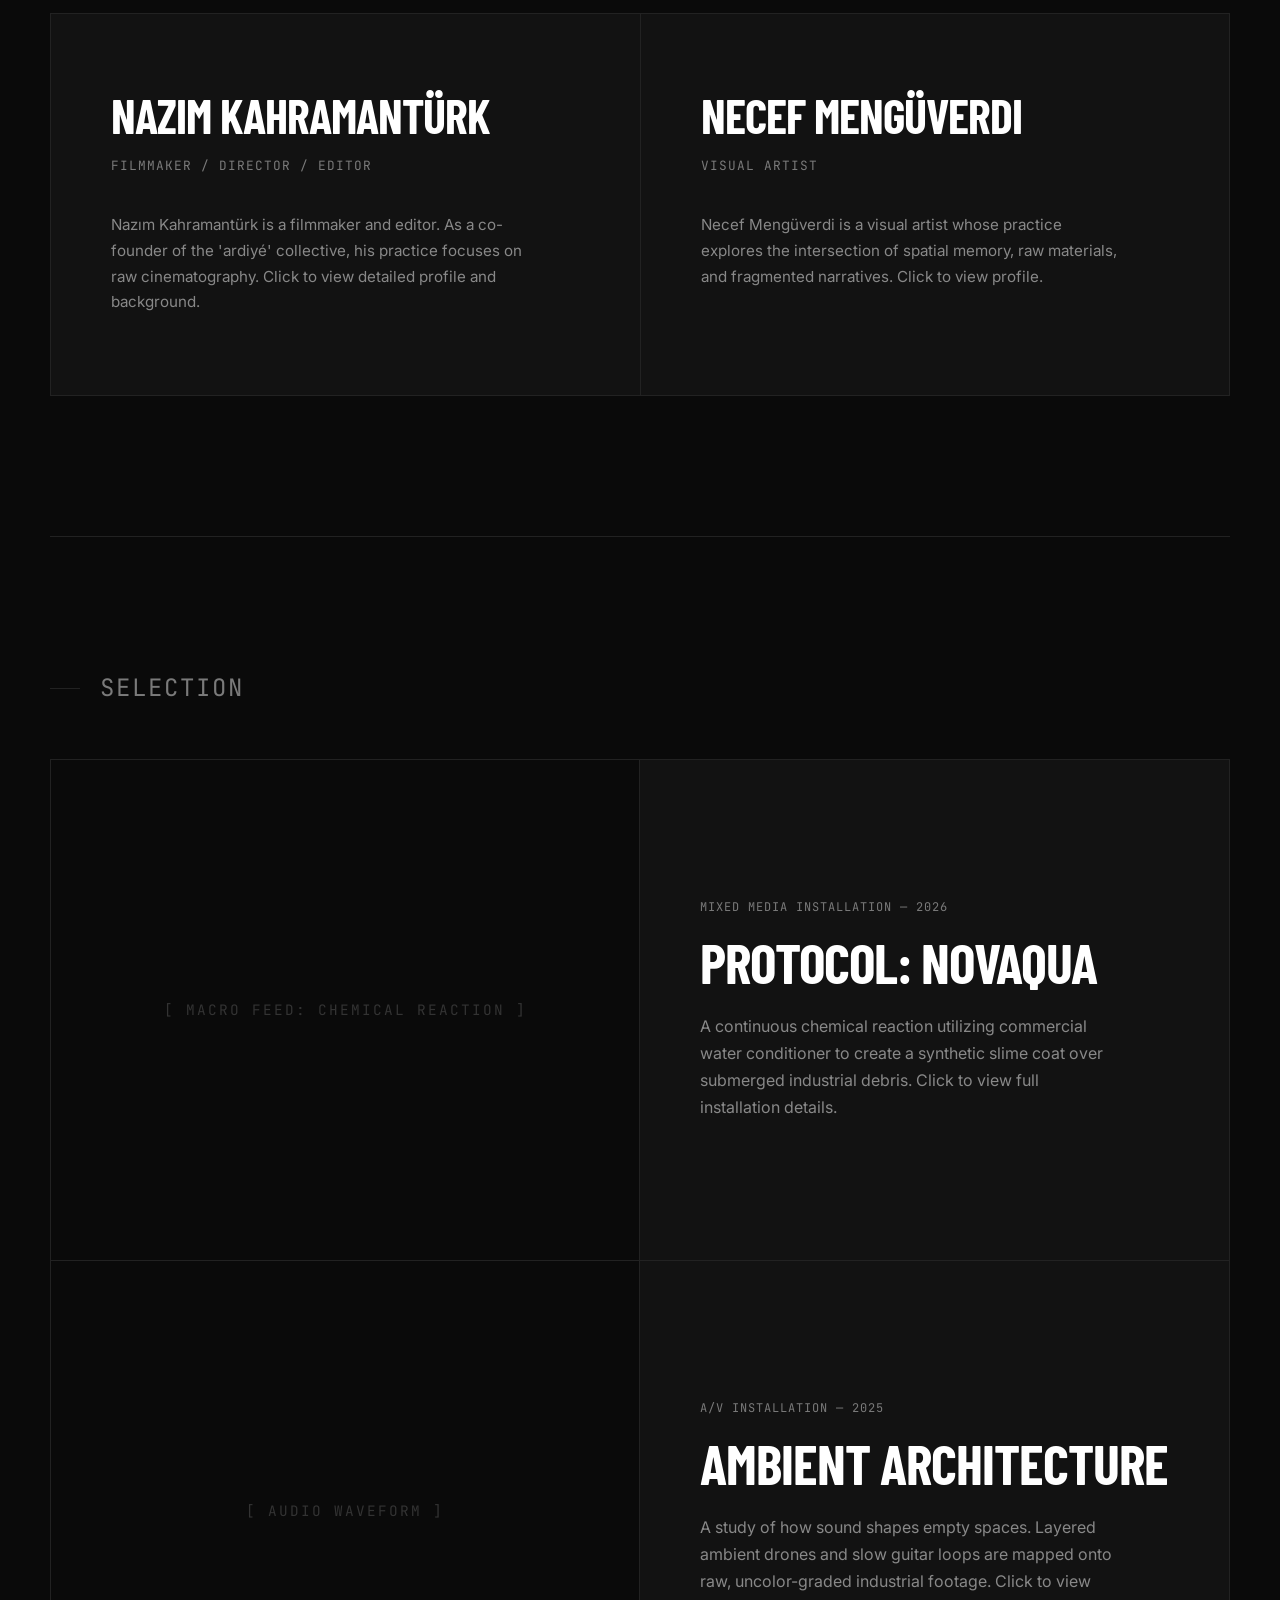
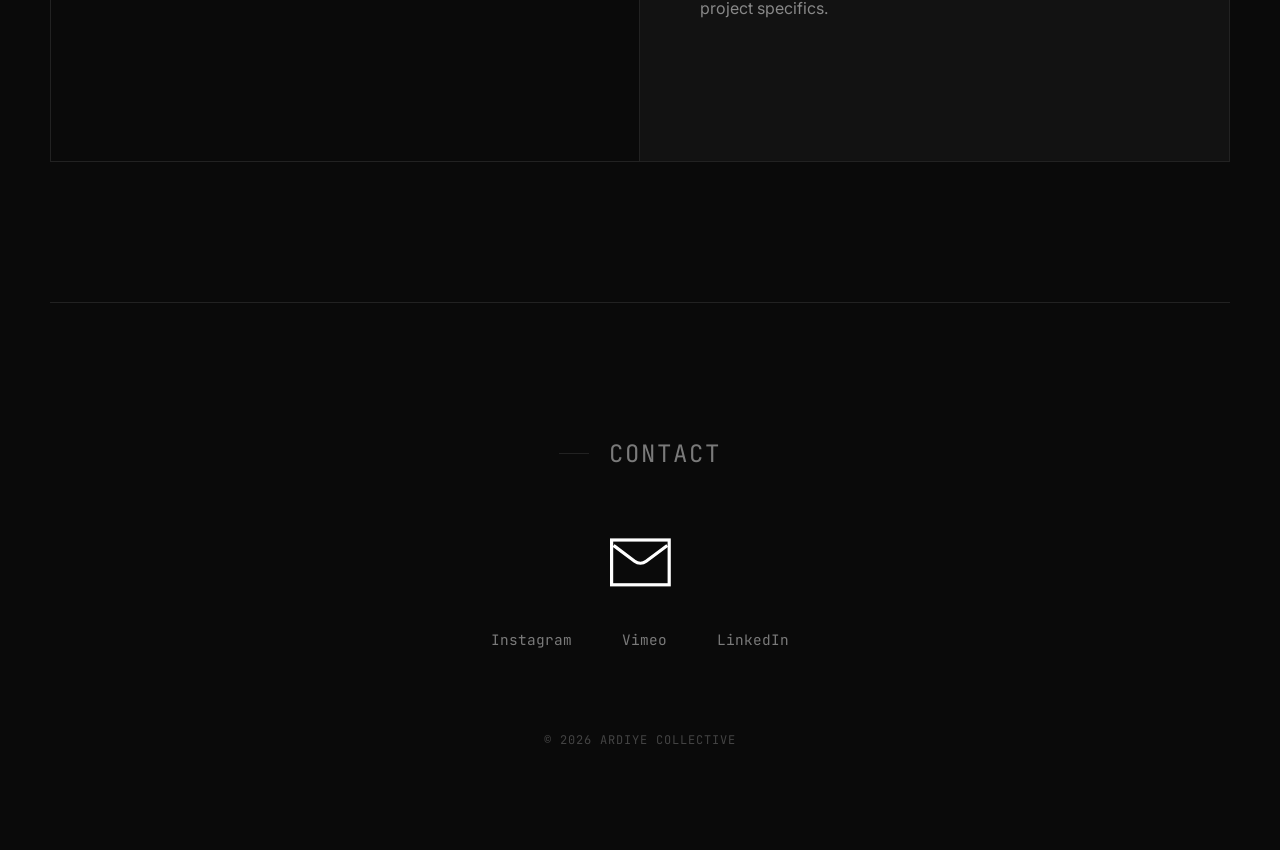
==== commit 6cd365f9: "Update index.html" ====
--- a/index.html
+++ b/index.html
@@ -125,7 +125,13 @@
         <h2 class="section-title">Contact</h2>
       </div>
       <div class="contact-content">
-        <a href="mailto:info@ardiye.art" class="mail-btn">CONTACT</a>
+        <a href="mailto:info@ardiye.art" class="mail-btn" aria-label="Email Us">
+          <!-- İnce çizgili, minimal SVG Zarf İkonu -->
+          <svg width="1.2em" height="1.2em" viewBox="0 0 24 24" fill="none" stroke="currentColor" stroke-width="1" stroke-linecap="square" stroke-linejoin="miter">
+            <path d="M4 7.00005L10.2 11.65C11.2667 12.45 12.7333 12.45 13.8 11.65L20 7" />
+            <rect x="3" y="5" width="18" height="14" />
+          </svg>
+        </a>
         <div class="social-row">
           <a href="#" class="social-link">Instagram</a>
           <a href="#" class="social-link">Vimeo</a>
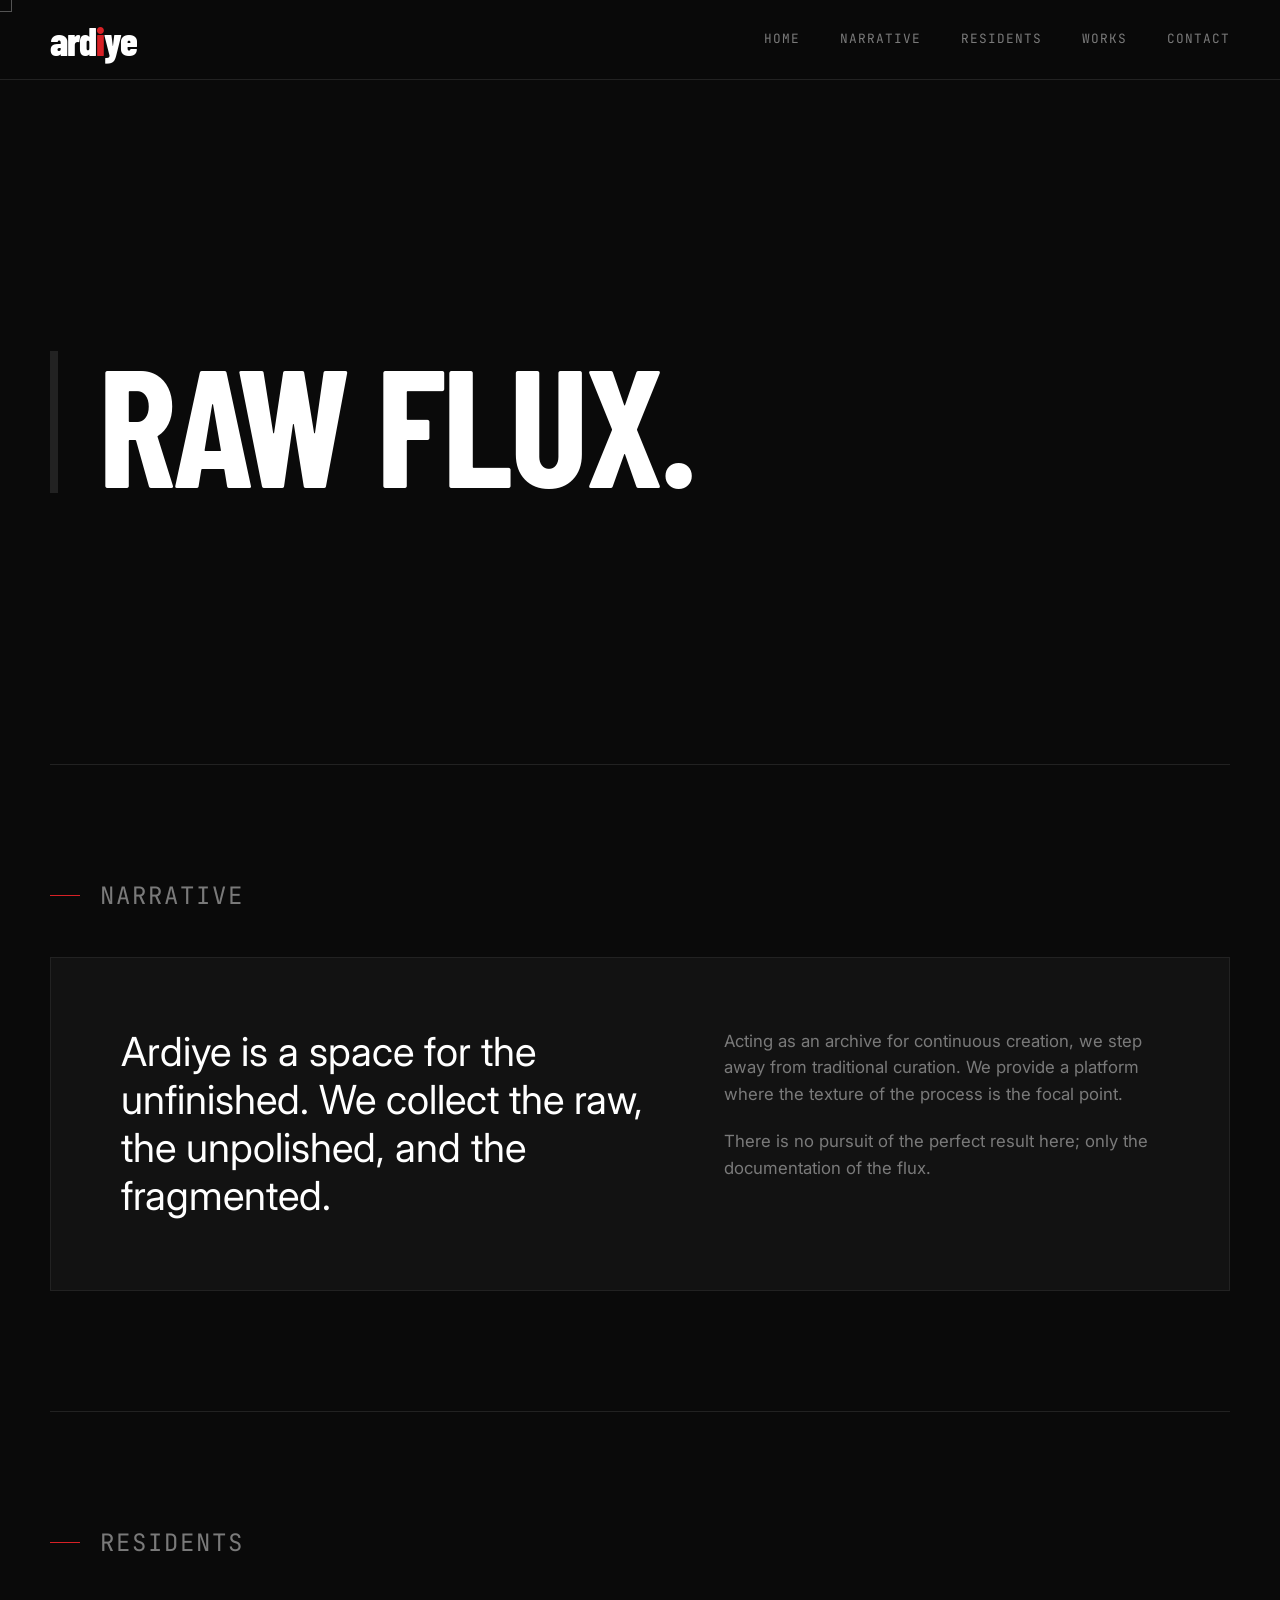
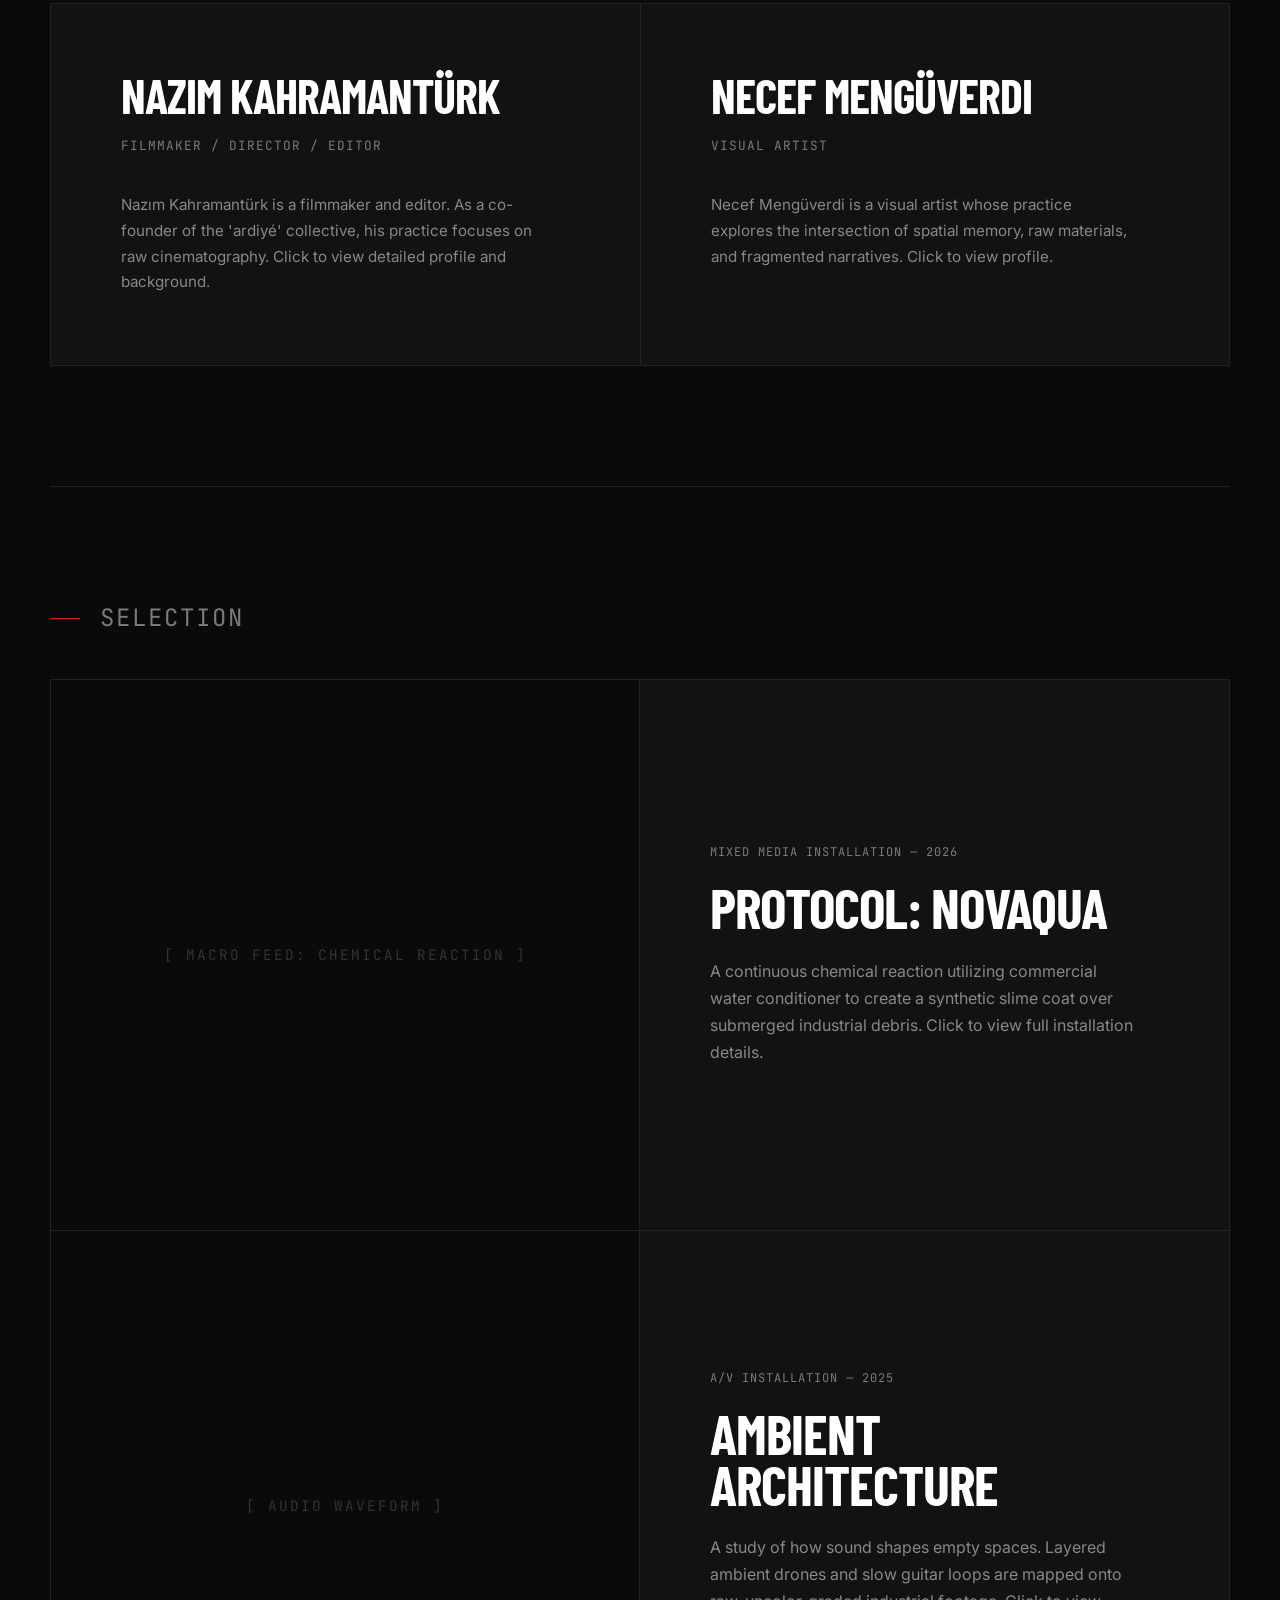
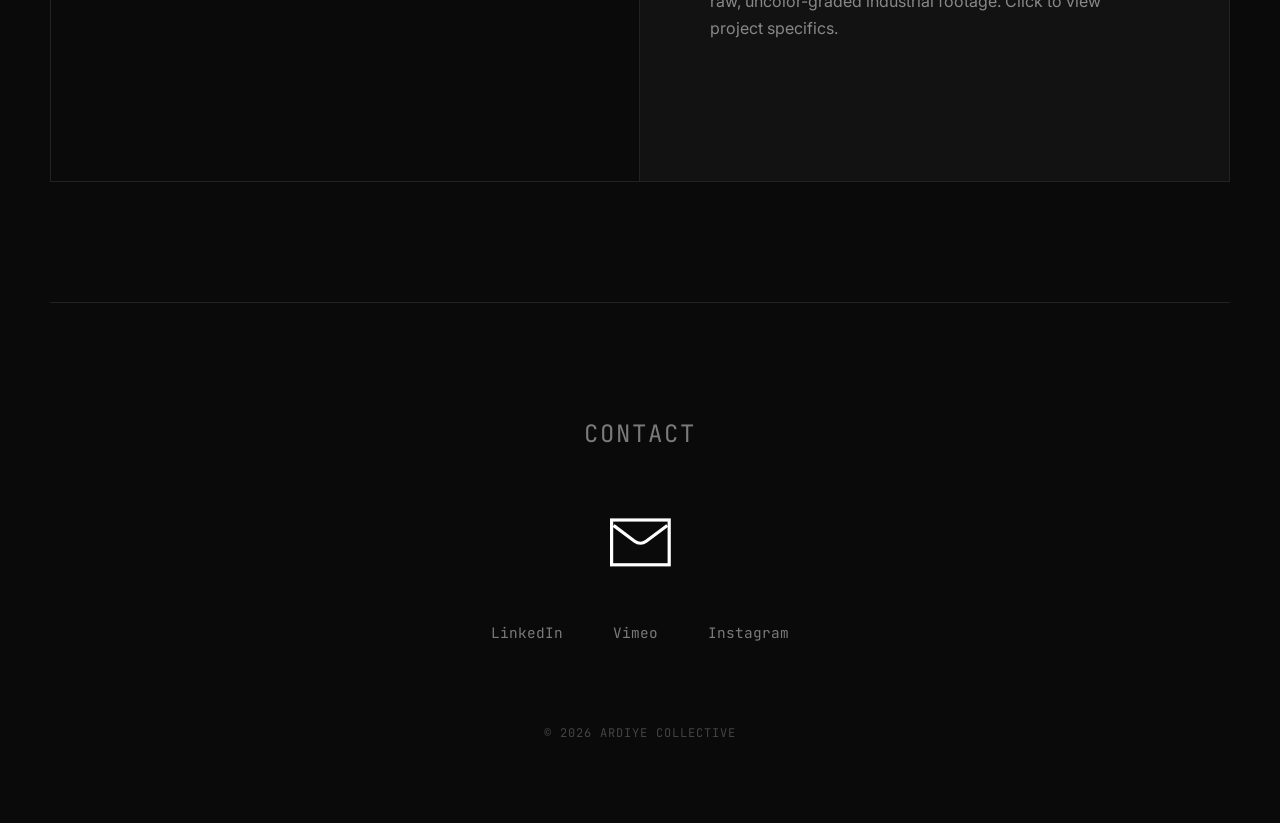
==== commit 8c5da0d0: "Update index.html" ====
--- a/index.html
+++ b/index.html
@@ -17,8 +17,8 @@
 
   <header class="main-header">
     <a href="index.html#home" class="logo-container" aria-label="Ardiye — Home">
-      <div class="logo-name">ardiye<span class="dot" style="color: var(--accent);">.</span></div>
-      <div class="logo-sub">Art Initiative</div>
+      <!-- "Art Initiative" kaldırıldı, nokta i'nin üstüne alındı -->
+      <div class="logo-name">ard<span class="dot-i">i</span>ye</div>
     </a>
 
     <nav class="nav-menu" aria-label="Main navigation">
@@ -126,16 +126,16 @@
       </div>
       <div class="contact-content">
         <a href="mailto:info@ardiye.art" class="mail-btn" aria-label="Email Us">
-          <!-- İnce çizgili, minimal SVG Zarf İkonu -->
           <svg width="1.2em" height="1.2em" viewBox="0 0 24 24" fill="none" stroke="currentColor" stroke-width="1" stroke-linecap="square" stroke-linejoin="miter">
             <path d="M4 7.00005L10.2 11.65C11.2667 12.45 12.7333 12.45 13.8 11.65L20 7" />
             <rect x="3" y="5" width="18" height="14" />
           </svg>
         </a>
         <div class="social-row">
+          <!-- Sıralama Güncellendi -->
+          <a href="#" class="social-link">LinkedIn</a>
+          <a href="#" class="social-link">Vimeo</a>
           <a href="#" class="social-link">Instagram</a>
-          <a href="#" class="social-link">Vimeo</a>
-          <a href="#" class="social-link">LinkedIn</a>
         </div>
       </div>
       <div class="copyright uppercase">
--- a/style.css
+++ b/style.css
@@ -1,5 +1,5 @@
 /* ==========================================
-   UI OVERHAUL: STRUCTURAL MINIMALISM + REC HOVER
+   UI OVERHAUL: STRUCTURAL MINIMALISM + REC HOVER + CHROMATIC ABERRATION
    ========================================== */
 @import url('https://fonts.googleapis.com/css2?family=JetBrains+Mono:wght@400;700&display=swap');
 
@@ -8,7 +8,7 @@
   --bg-panel:    #121212;
   --text-main:   #f5f5f5;
   --text-muted:  #7a7a7a;
-  --accent:      #D82126; /* Record Red - Sadece etkileşimlerde yanacak */
+  --accent:      #D82126; /* Record Red */
   --border-line: #222222;
   --pad-side:    50px;
   --font-head:   'Barlow Condensed', sans-serif;
@@ -37,7 +37,7 @@
 ::-webkit-scrollbar-thumb:hover { background: var(--accent); }
 
 /* ==========================================
-   CURSOR TRACKER (Transforms to REC dot)
+   CURSOR TRACKER
    ========================================== */
 .cursor-outline {
   position: fixed; top: 0; left: 0; width: 24px; height: 24px;
@@ -47,7 +47,6 @@
   transition: width 0.2s, height 0.2s, background-color 0.2s, border-color 0.2s, border-radius 0.2s;
 }
 body.hovering .cursor-outline {
-  /* Tıklanabilir alanda kırmızı REC noktasına dönüşür */
   width: 12px; height: 12px; 
   background-color: var(--accent); 
   border-color: transparent;
@@ -55,7 +54,7 @@
 }
 
 /* ==========================================
-   HEADER (Structural Top Bar)
+   HEADER
    ========================================== */
 .main-header {
   position: fixed; top: 0; left: 0; width: 100%; height: var(--header-h);
@@ -64,12 +63,31 @@
   z-index: 1000; background: rgba(10, 10, 10, 0.95); backdrop-filter: blur(10px);
   border-bottom: 1px solid var(--border-line);
 }
-.logo-container { display: flex; flex-direction: column; }
-.logo-name { font-family: var(--font-head); font-size: 2rem; font-weight: 800; color: #fff; text-transform: lowercase; letter-spacing: -1px; transition: color var(--transition); }
+/* DÜZELTME: Logo büyütüldü ve tam ortalandı */
+.logo-container { 
+  display: flex; 
+  align-items: center; 
+  justify-content: center;
+  height: 100%;
+}
+.logo-name { 
+  font-family: var(--font-head); 
+  font-size: 2.5rem; /* Logo Upscale */
+  font-weight: 800; 
+  color: #fff; 
+  text-transform: lowercase; 
+  letter-spacing: -1px; 
+  transition: color var(--transition); 
+}
 .logo-container:hover .logo-name { color: var(--accent); }
-.logo-name .dot { color: var(--text-muted); transition: color var(--transition); }
-.logo-container:hover .dot { color: var(--accent); }
-.logo-sub { font-family: var(--font-mono); font-size: 0.6rem; color: var(--text-muted); text-transform: uppercase; letter-spacing: 1px; }
+
+/* DÜZELTME: Kırmızı i noktası */
+.dot-i {
+  color: var(--accent);
+}
+.logo-container:hover .dot-i {
+  color: #fff; /* Hover anında renkler yer değiştirir (Invert Effect) */
+}
 
 .nav-menu { display: flex; gap: 40px; }
 .nav-link { font-family: var(--font-mono); font-size: 0.8rem; font-weight: 400; color: var(--text-muted); text-transform: uppercase; letter-spacing: 1px; }
@@ -94,47 +112,99 @@
    MAIN LAYOUT & GRID
    ========================================== */
 main { max-width: 1600px; margin: 0 auto; padding: 0 var(--pad-side); width: 100%; }
-section { padding: 140px 0; border-bottom: 1px solid var(--border-line); }
-.section-header-wrapper { margin-bottom: 60px; display: flex; align-items: center; gap: 20px; }
-.section-header-wrapper::before { content: ''; display: block; width: 30px; height: 1px; background: var(--border-line); }
+section { padding: 120px 0; border-bottom: 1px solid var(--border-line); }
+.section-header-wrapper { margin-bottom: 50px; display: flex; align-items: center; gap: 20px; }
+.section-header-wrapper::before { content: ''; display: block; width: 30px; height: 1px; background: var(--accent); }
 .section-title { font-size: 1.5rem; color: var(--text-muted); letter-spacing: 2px; font-family: var(--font-mono); font-weight: 400; }
 
-/* Home Section */
-.section-home { height: 75vh; min-height: 500px; display: flex; align-items: flex-end; padding-bottom: 120px; border-bottom: 1px solid var(--border-line); }
-.highlight-gradient { display: block; font-size: clamp(4rem, 11vw, 12rem); color: #fff; letter-spacing: -2px; padding-left: 20px; border-left: 4px solid var(--border-line); line-height: 0.85; transition: border-color var(--transition); }
-.section-home:hover .highlight-gradient { border-color: var(--accent); }
-
-/* Narrative */
-.narrative-content { display: grid; grid-template-columns: 1fr 1fr; gap: 80px; padding: 80px 60px; background: var(--bg-panel); border: 1px solid var(--border-line); }
+/* ==========================================
+   HOME SECTION (RAW FLUX + CHROMATIC ABERRATION)
+   ========================================== */
+.section-home { 
+  height: 85vh; 
+  min-height: 600px; 
+  display: flex; 
+  flex-direction: column;
+  justify-content: center; 
+  align-items: flex-start; 
+  padding-top: var(--header-h); 
+  padding-bottom: 0; 
+  border-bottom: 1px solid var(--border-line); 
+}
+.highlight-gradient { 
+  display: inline-block; 
+  font-size: clamp(4.5rem, 13vw, 15rem); 
+  color: #fff; 
+  letter-spacing: -4px; 
+  padding-left: 40px; 
+  border-left: 8px solid var(--border-line); 
+  line-height: 0.85; 
+  transition: all 0.5s cubic-bezier(0.25, 1, 0.5, 1); 
+  position: relative;
+}
+.section-home:hover .highlight-gradient { 
+  border-color: var(--accent); 
+  padding-left: 80px; 
+  color: rgba(255, 255, 255, 0.9);
+  text-shadow: 
+    -4px 0px 0px rgba(216, 33, 38, 0.8), 
+    4px 0px 0px rgba(0, 255, 255, 0.5);   
+  transform: scale(1.02); 
+}
+
+/* ==========================================
+   NARRATIVE & CARDS
+   ========================================== */
+.narrative-content { display: grid; grid-template-columns: 1.2fr 1fr; gap: 80px; padding: 70px; background: var(--bg-panel); border: 1px solid var(--border-line); }
 .narrative-lead { font-size: 2.5rem; line-height: 1.2; color: #fff; }
 .narrative-text { font-size: 1.05rem; color: var(--text-muted); display: flex; flex-direction: column; gap: 20px; }
 
-/* Artists (Panel Grid) */
+/* Artists */
 .artists-grid { display: grid; grid-template-columns: repeat(2, 1fr); gap: 1px; background: var(--border-line); border: 1px solid var(--border-line); }
-.artist-card { background: var(--bg-panel); padding: 80px 60px; transition: background 0.3s; display: block; }
+.artist-card { background: var(--bg-panel); padding: 70px; transition: background 0.3s; display: block; }
 .artist-card:hover { background: #181818; }
 .artist-name { font-size: 3rem; letter-spacing: -1px; margin-bottom: 15px; color: #fff; transition: color 0.3s; }
 .artist-card:hover .artist-name { color: var(--accent); }
 .artist-role { font-family: var(--font-mono); font-size: 0.8rem; color: var(--text-muted); margin-bottom: 35px; display: inline-block; text-transform: uppercase; letter-spacing: 1px; }
-.artist-bio { font-size: 0.95rem; color: #888; max-width: 90%; line-height: 1.7; }
-
-/* Works (List Layout) */
+.artist-bio { font-size: 0.95rem; color: #888; max-width: 95%; line-height: 1.7; }
+
+/* Works */
 .works-list { display: flex; flex-direction: column; gap: 1px; background: var(--border-line); border: 1px solid var(--border-line); }
 .work-item { display: grid; grid-template-columns: 1fr 1fr; background: var(--bg-panel); transition: background 0.3s; text-align: left; }
 .work-item:hover { background: #181818; }
-.work-img-container { height: 500px; border-right: 1px solid var(--border-line); display: flex; align-items: center; justify-content: center; overflow: hidden; background: #0a0a0a; }
+.work-img-container { height: 550px; border-right: 1px solid var(--border-line); display: flex; align-items: center; justify-content: center; overflow: hidden; background: #0a0a0a; }
 .work-placeholder { font-family: var(--font-mono); color: #333; letter-spacing: 2px; font-size: 0.9rem; transition: color 0.3s; }
 .work-item:hover .work-placeholder { color: var(--text-muted); }
-.work-info { padding: 80px 60px; display: flex; flex-direction: column; justify-content: center; }
+.work-info { padding: 70px; display: flex; flex-direction: column; justify-content: center; }
 .work-meta { font-family: var(--font-mono); font-size: 0.75rem; color: var(--text-muted); margin-bottom: 20px; text-transform: uppercase; letter-spacing: 1px; }
 .work-title { font-size: 3.5rem; margin-bottom: 25px; letter-spacing: -1px; color: #fff; transition: color 0.3s; }
 .work-item:hover .work-title { color: var(--accent); }
-.work-desc { font-size: 1rem; color: #888; line-height: 1.7; max-width: 90%; }
-
-/* Contact Section */
-.section-contact { border-bottom: none; display: flex; flex-direction: column; align-items: center; text-align: center; padding-bottom: 100px; }
-.mail-btn { font-size: clamp(2rem, 5vw, 4rem); font-family: var(--font-head); color: #fff; letter-spacing: -1px; margin-bottom: 50px; border-bottom: 2px solid transparent; transition: border-color 0.3s, color 0.3s; }
-.mail-btn:hover { color: var(--accent); border-color: var(--accent); }
+.work-desc { font-size: 1rem; color: #888; line-height: 1.7; max-width: 95%; }
+
+/* ==========================================
+   CONTACT SECTION 
+   ========================================== */
+.section-contact { 
+  border-bottom: none; 
+  display: flex; 
+  flex-direction: column; 
+  align-items: center; 
+  text-align: center; 
+  padding-bottom: 80px; 
+}
+.section-contact .section-header-wrapper {
+  justify-content: center;
+  width: 100%;
+  margin-bottom: 60px;
+}
+.section-contact .section-header-wrapper::before { display: none; }
+.contact-content { 
+  display: flex; flex-direction: column; align-items: center; text-align: center; width: 100%; margin: 0 auto; 
+}
+.mail-btn { 
+  font-size: clamp(2.5rem, 5vw, 4.5rem); color: #fff; margin-bottom: 40px; display: inline-flex; align-items: center; justify-content: center; transition: transform 0.3s, color 0.3s; 
+}
+.mail-btn:hover { color: var(--accent); transform: scale(1.05); }
 .social-row { display: flex; gap: 50px; margin-bottom: 80px; flex-wrap: wrap; justify-content: center; }
 .social-link { font-family: var(--font-mono); font-size: 0.9rem; color: var(--text-muted); }
 .social-link:hover { color: var(--accent); }
@@ -155,13 +225,13 @@
 
 .detail-profile { display: grid; grid-template-columns: 1fr 2fr; gap: 1px; background: var(--border-line); border: 1px solid var(--border-line); }
 .detail-portrait { aspect-ratio: 3/4; background: var(--bg-color); display: flex; align-items: center; justify-content: center; font-family: var(--font-mono); color: #333; font-size: 0.9rem; letter-spacing: 2px; }
-.detail-text { background: var(--bg-panel); padding: 80px 60px; font-size: 1.1rem; color: #ccc; line-height: 1.8; }
+.detail-text { background: var(--bg-panel); padding: 70px; font-size: 1.1rem; color: #ccc; line-height: 1.8; }
 .detail-text p { margin-bottom: 24px; }
 
 .detail-media { width: 100%; aspect-ratio: 21/9; background: var(--bg-color); border: 1px solid var(--border-line); display: flex; align-items: center; justify-content: center; font-family: var(--font-mono); color: #333; margin-bottom: 80px; font-size: 0.9rem; letter-spacing: 2px; }
 
 .credits-grid { display: grid; grid-template-columns: 1fr 2fr; gap: 1px; background: var(--border-line); border: 1px solid var(--border-line); }
-.credits-box { background: var(--bg-panel); padding: 80px 60px; }
+.credits-box { background: var(--bg-panel); padding: 70px; }
 .credit-row { display: flex; justify-content: space-between; padding: 15px 0; border-bottom: 1px solid var(--border-line); font-family: var(--font-mono); font-size: 0.85rem; }
 .credit-row:last-child { border-bottom: none; padding-bottom: 0; }
 .credit-label { color: var(--text-muted); }
@@ -170,32 +240,34 @@
    RESPONSIVE OVERRIDES
    ========================================== */
 
-/* Tablet & Küçük Ekranlar */
+/* Tablet */
 @media (max-width: 1024px) {
   :root { --pad-side: 30px; }
-  .artists-grid { grid-template-columns: 1fr; }
-  .work-item { grid-template-columns: 1fr; }
+  .artists-grid, .work-item, .detail-profile, .credits-grid { grid-template-columns: 1fr; }
   .work-img-container { height: 400px; border-right: none; border-bottom: 1px solid var(--border-line); }
-  .detail-profile, .credits-grid { grid-template-columns: 1fr; }
   .detail-portrait { aspect-ratio: 16/9; border-bottom: 1px solid var(--border-line); }
 }
 
-/* Mobil Ekranlar */
+/* Mobil */
 @media (max-width: 768px) {
   :root { --pad-side: 20px; --header-h: 70px; }
   .nav-menu { display: none; }
   .nav-toggle { display: flex; }
-  .cursor-outline { display: none; } /* Mobilde imleç gizlenir */
-  
-  .section-home { height: auto; min-height: 50vh; padding-top: 100px; padding-bottom: 60px; }
-  .narrative-content { grid-template-columns: 1fr; padding: 50px 30px; gap: 40px; }
+  .cursor-outline { display: none; }
+  
+  .section-home { height: auto; min-height: 60vh; padding-top: 120px; padding-bottom: 80px; }
+  .highlight-gradient { padding-left: 20px; border-left-width: 4px; letter-spacing: -1px; }
+  .section-home:hover .highlight-gradient { padding-left: 30px; }
+
+  .narrative-content { grid-template-columns: 1fr; padding: 40px 20px; gap: 40px; }
   .narrative-lead { font-size: 2rem; }
   
-  .artist-card { padding: 50px 30px; }
-  .work-info { padding: 50px 30px; }
+  .artist-card, .work-info { padding: 40px 20px; }
   .work-title { font-size: 2.5rem; }
   
   .detail-container { padding-top: calc(var(--header-h) + 40px); }
-  .detail-text, .credits-box { padding: 50px 30px; }
+  .detail-text, .credits-box { padding: 40px 20px; }
   .detail-header { padding-bottom: 40px; margin-bottom: 40px; }
-}
+  
+  .logo-name { font-size: 2rem; } /* Mobilde logoyu biraz küçült */
+}
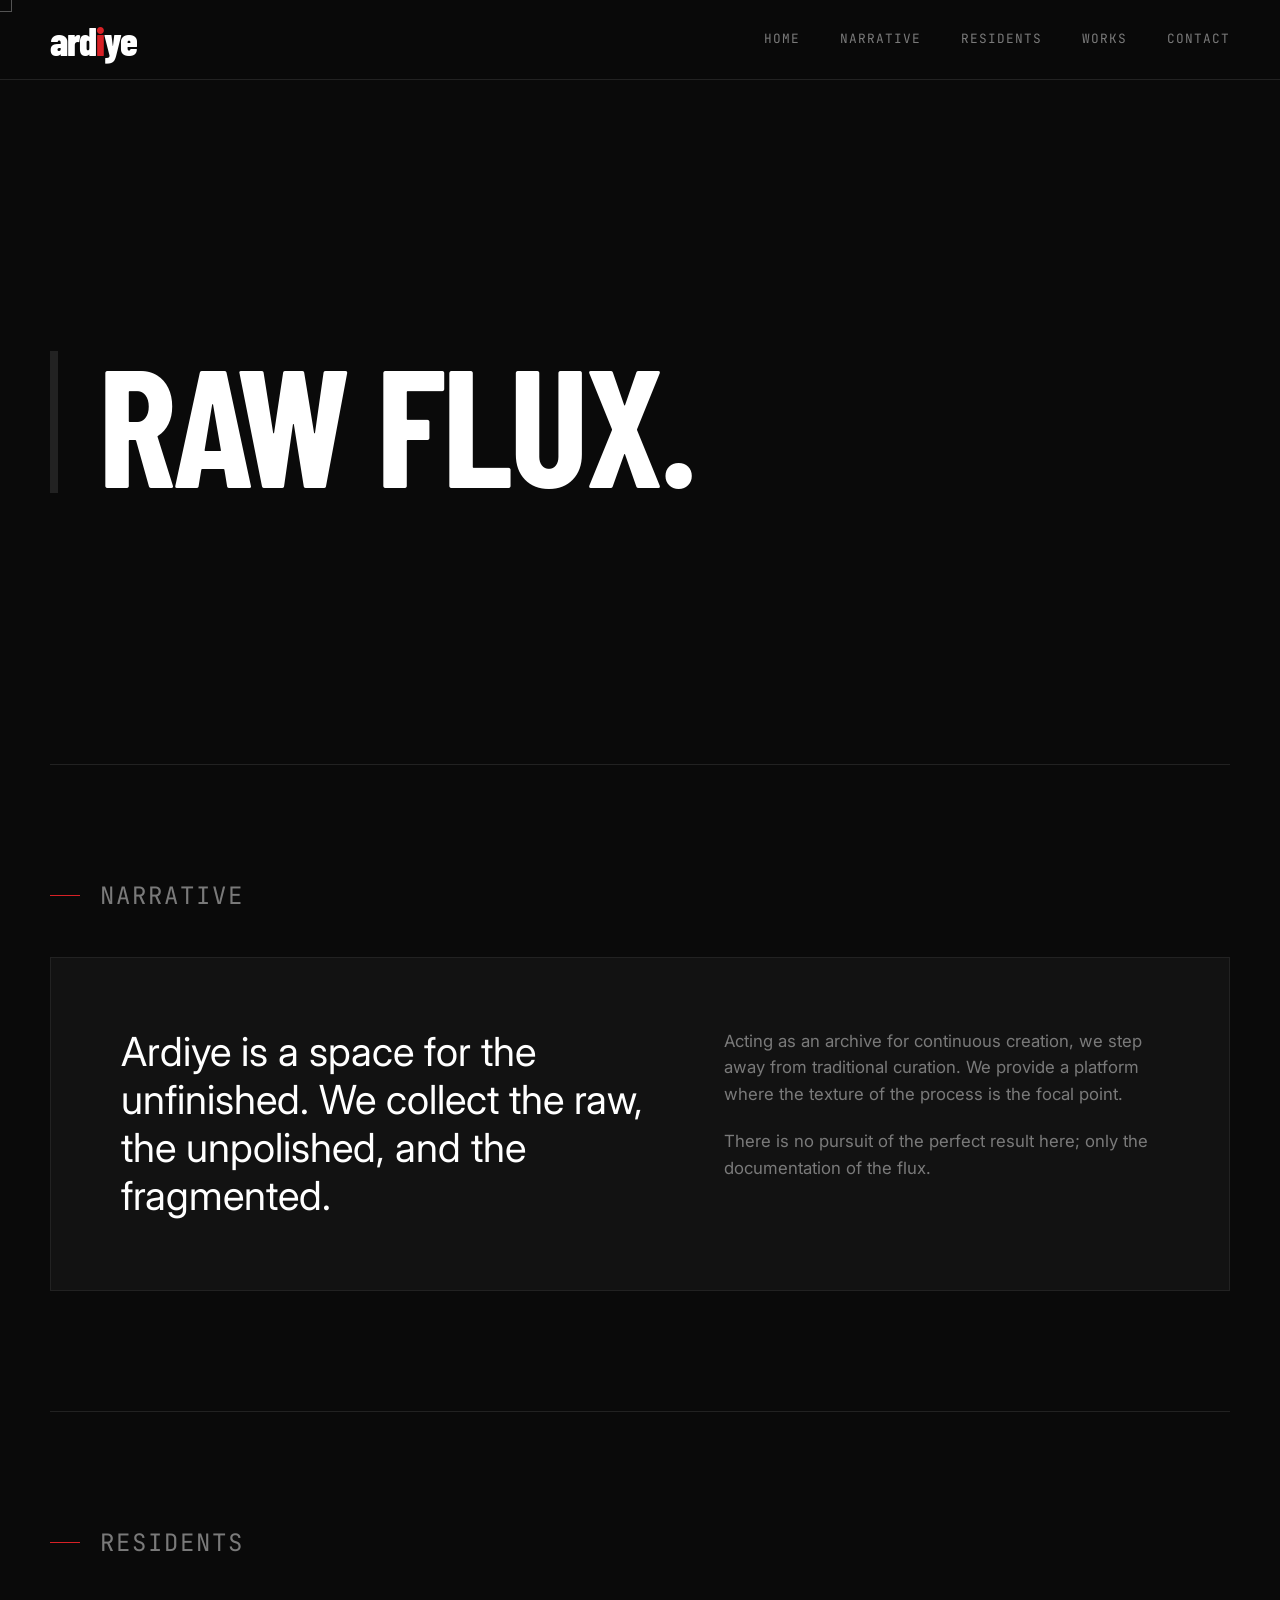
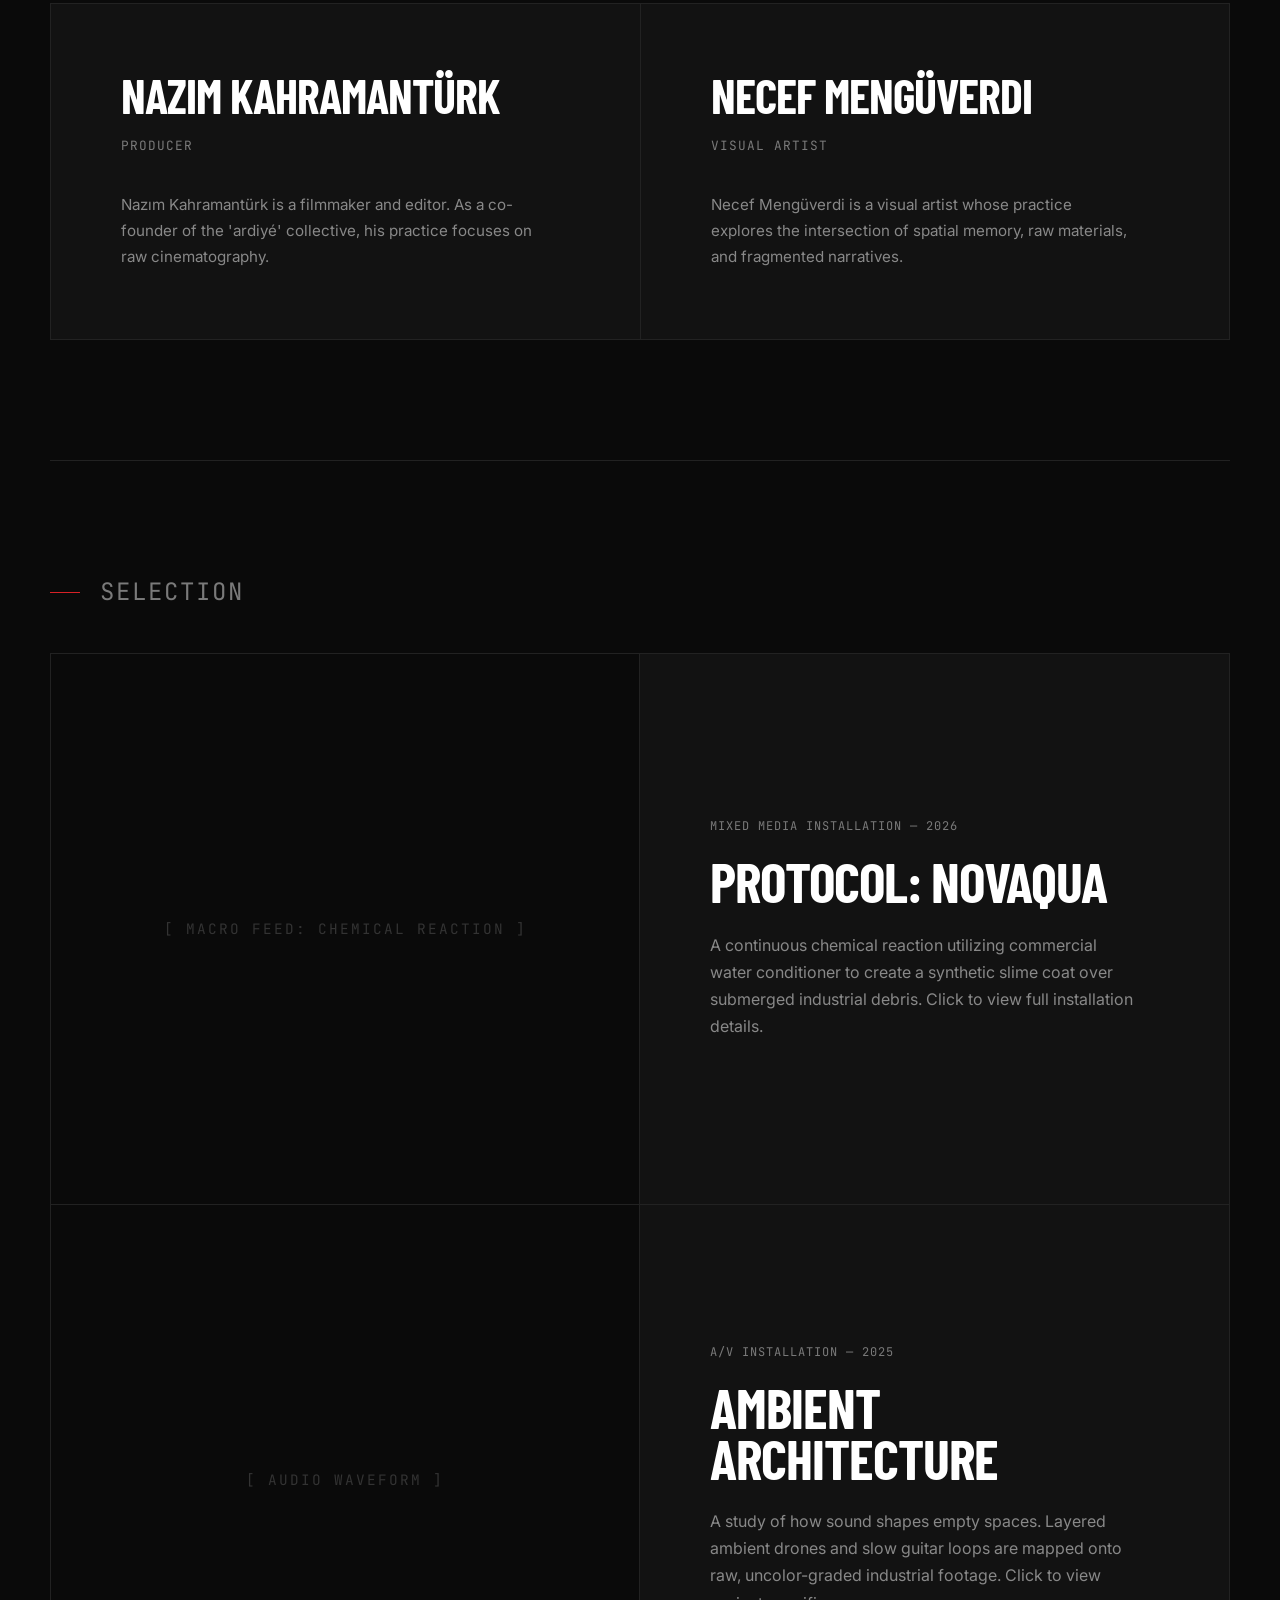
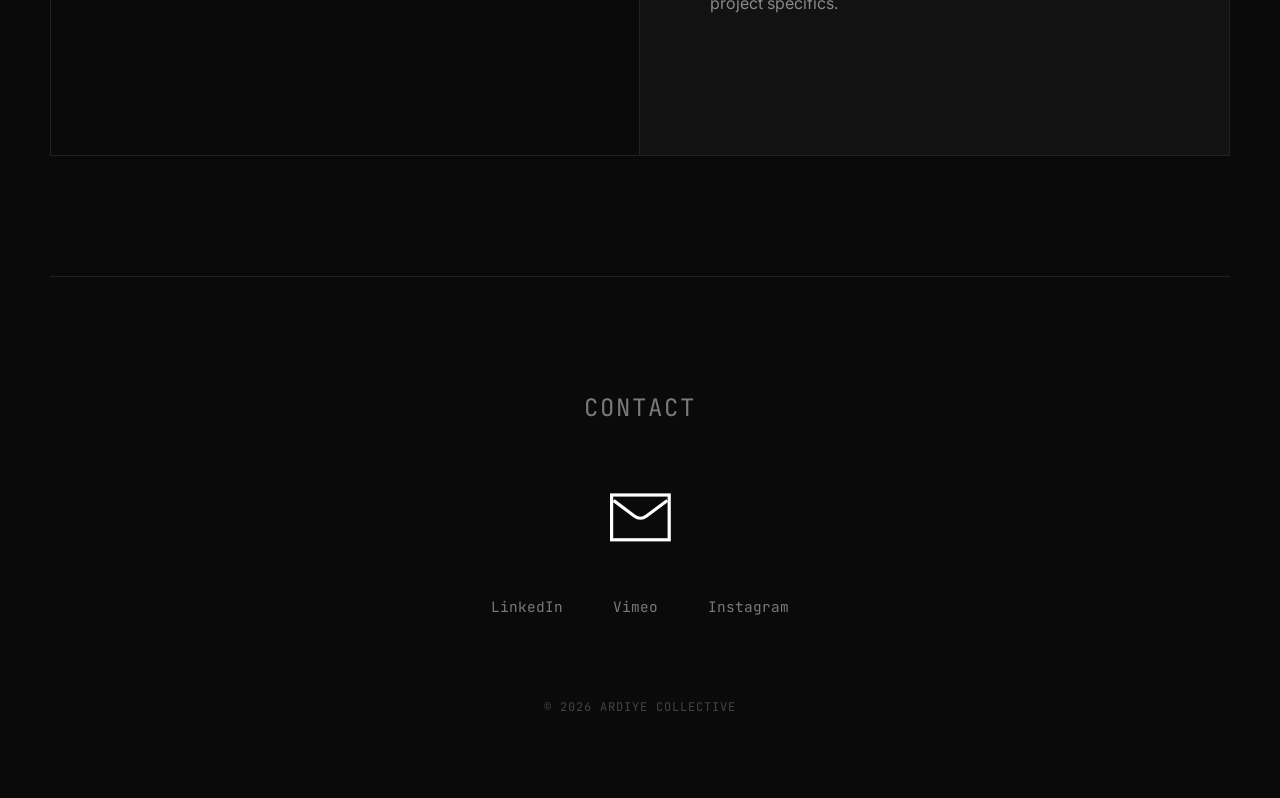
==== commit 1f76d6de: "Update index.html" ====
--- a/index.html
+++ b/index.html
@@ -72,9 +72,9 @@
         
         <a href="artist-nazim.html" class="artist-card">
           <h3 class="artist-name">Nazım Kahramantürk</h3>
-          <div class="artist-role">Filmmaker / Director / Editor</div>
+          <div class="artist-role">Producer</div>
           <div class="artist-bio">
-            <p>Nazım Kahramantürk is a filmmaker and editor. As a co-founder of the 'ardiyé' collective, his practice focuses on raw cinematography. Click to view detailed profile and background.</p>
+            <p>Nazım Kahramantürk is a filmmaker and editor. As a co-founder of the 'ardiyé' collective, his practice focuses on raw cinematography.</p>
           </div>
         </a>
 
@@ -82,7 +82,7 @@
           <h3 class="artist-name">Necef Mengüverdi</h3>
           <div class="artist-role">Visual Artist</div>
           <div class="artist-bio">
-            <p>Necef Mengüverdi is a visual artist whose practice explores the intersection of spatial memory, raw materials, and fragmented narratives. Click to view profile.</p>
+            <p>Necef Mengüverdi is a visual artist whose practice explores the intersection of spatial memory, raw materials, and fragmented narratives.</p>
           </div>
         </a>
 
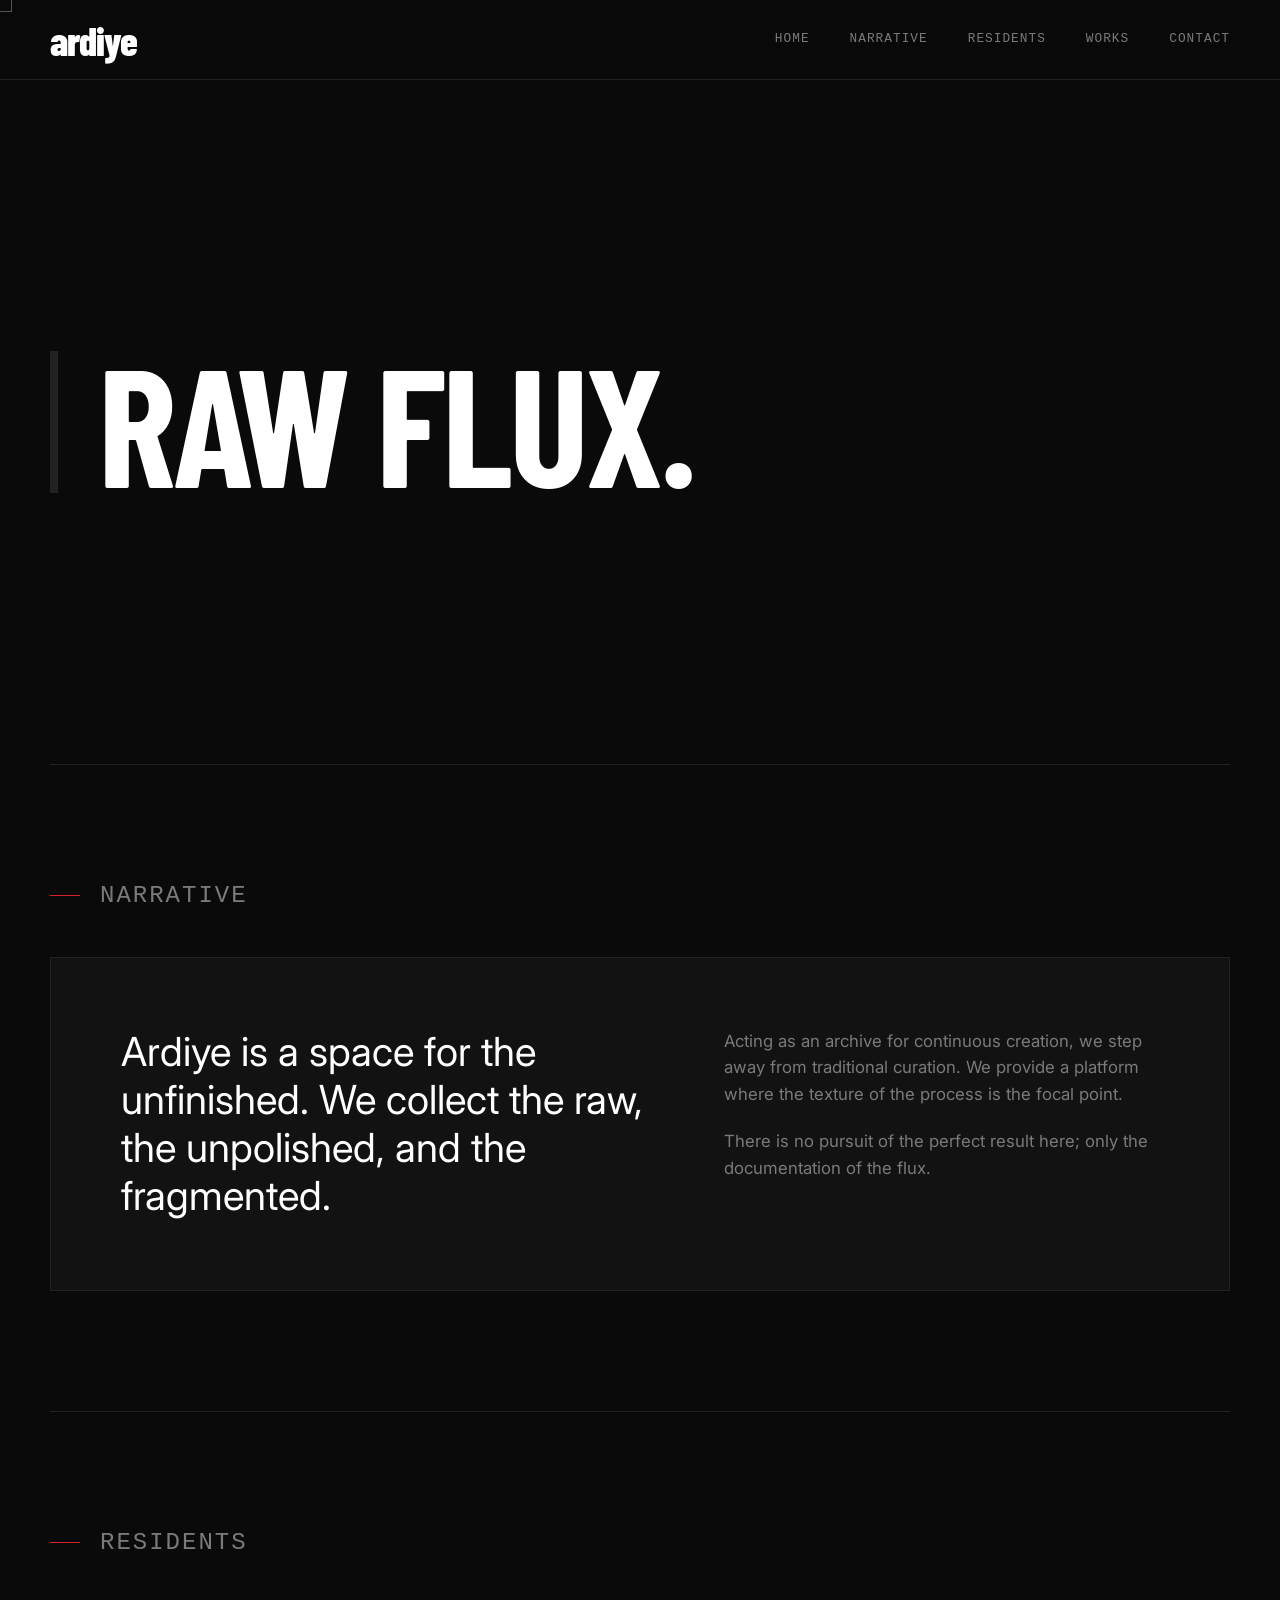
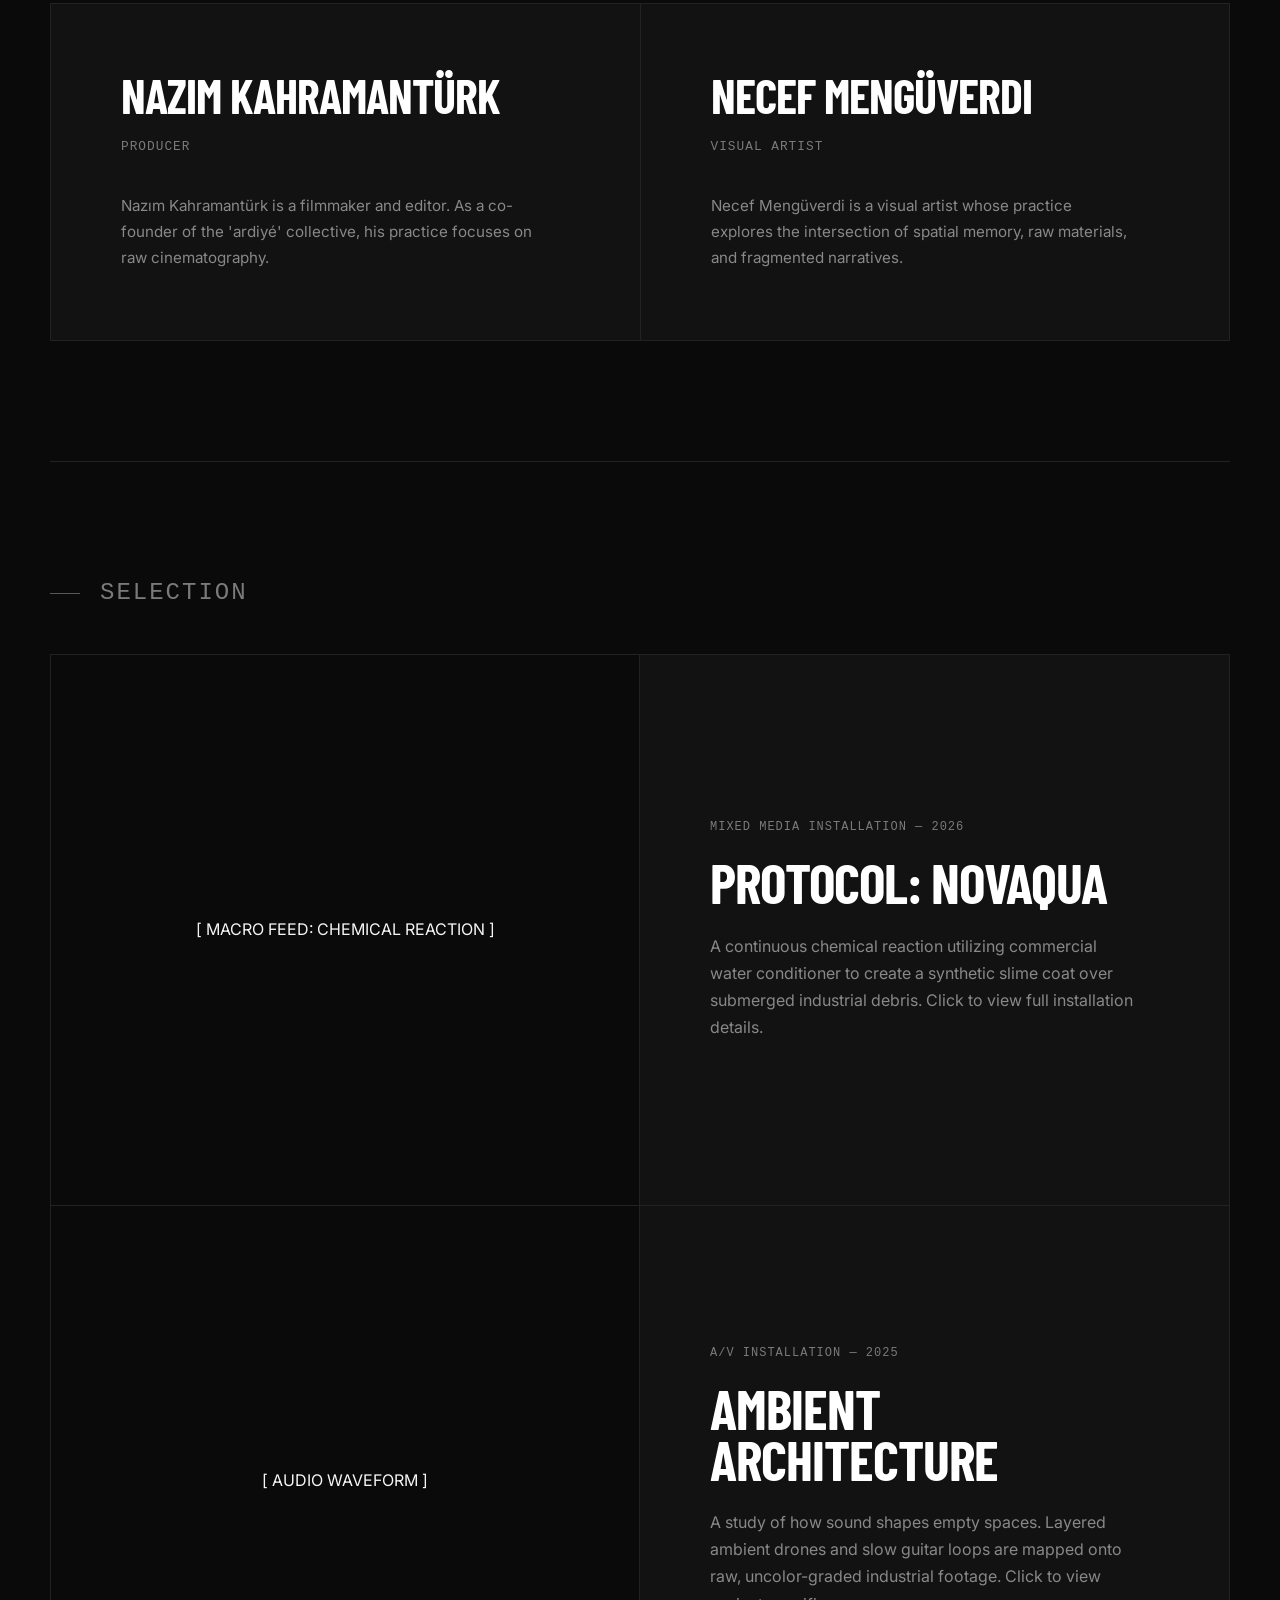
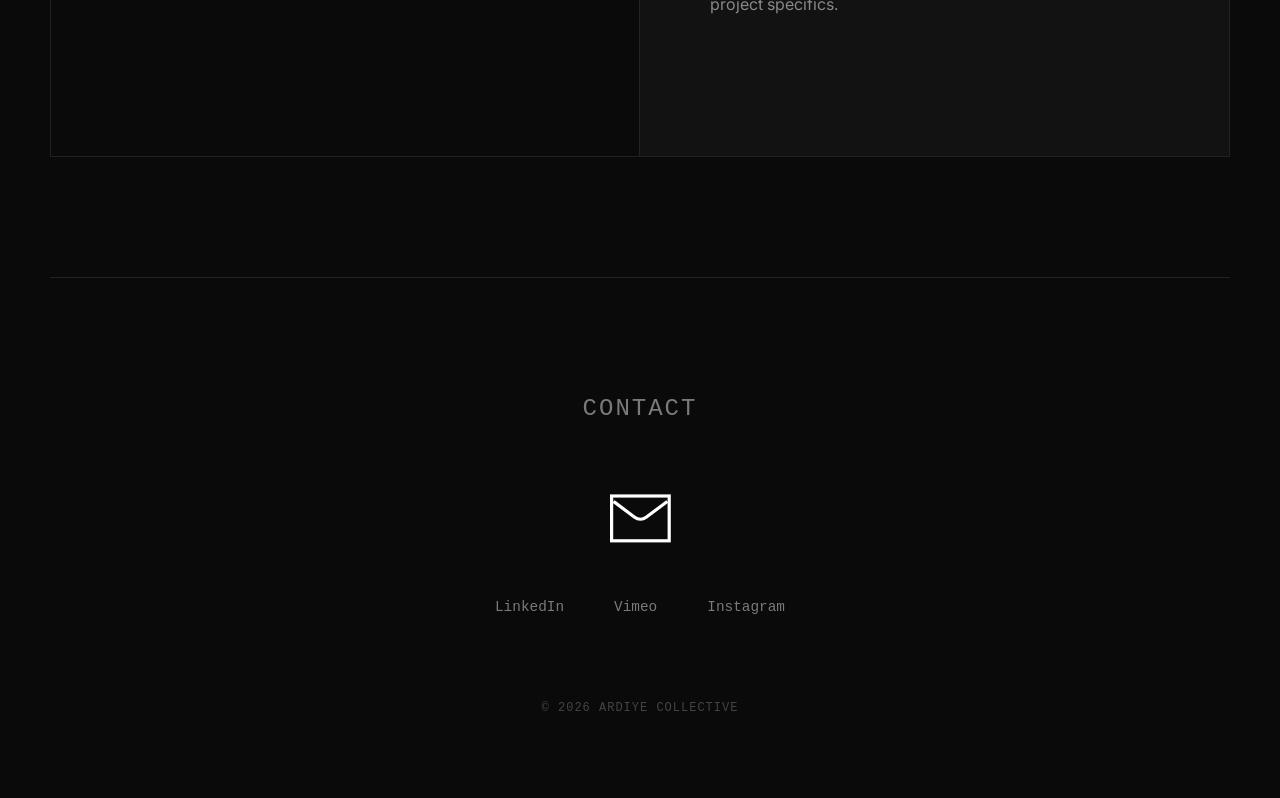
==== commit f8fe4534: "Update index.html" ====
--- a/index.html
+++ b/index.html
@@ -3,7 +3,7 @@
 <head>
   <meta charset="UTF-8">
   <meta name="viewport" content="width=device-width, initial-scale=1.0">
-  <title>ARDIYE | Collective</title>
+  <title>ardiye</title>
 
   <link rel="preconnect" href="https://fonts.googleapis.com">
   <link rel="preconnect" href="https://fonts.gstatic.com" crossorigin>
--- a/style.css
+++ b/style.css
@@ -1,7 +1,7 @@
 /* ==========================================
-   UI OVERHAUL: STRUCTURAL MINIMALISM + REC HOVER + CHROMATIC ABERRATION
-   ========================================== */
-@import url('https://fonts.googleapis.com/css2?family=JetBrains+Mono:wght@400;700&display=swap');
+   UI OVERHAUL: STRUCTURAL MINIMALISM + TURKISH SUPPORT
+   ========================================== */
+@import url('https://fonts.googleapis.com/css2?family=Barlow+Condensed:wght@400;600;700;800&family=Inter:wght@300;400;600&display=swap&subset=latin,latin-ext');
 
 :root {
   --bg-color:    #0a0a0a;
@@ -11,8 +11,8 @@
   --accent:      #D82126; /* Record Red */
   --border-line: #222222;
   --pad-side:    50px;
-  --font-head:   'Barlow Condensed', sans-serif;
-  --font-body:   'Inter', sans-serif;
+  --font-head:   'Barlow Condensed', system-ui, -apple-system, sans-serif;
+  --font-body:   'Inter', system-ui, -apple-system, sans-serif;
   --font-mono:   'JetBrains Mono', monospace;
   --header-h:    80px;
   --transition:  0.3s cubic-bezier(0.25, 1, 0.5, 1);
@@ -24,6 +24,7 @@
   background-color: var(--bg-color); color: var(--text-main);
   font-family: var(--font-body); font-weight: 400; line-height: 1.6;
   -webkit-font-smoothing: antialiased; overflow-x: hidden; width: 100%;
+  text-rendering: optimizeLegibility;
 }
 
 a, button { text-decoration: none; color: inherit; transition: all var(--transition); outline: none; cursor: pointer;}
@@ -63,7 +64,6 @@
   z-index: 1000; background: rgba(10, 10, 10, 0.95); backdrop-filter: blur(10px);
   border-bottom: 1px solid var(--border-line);
 }
-/* DÜZELTME: Logo büyütüldü ve tam ortalandı */
 .logo-container { 
   display: flex; 
   align-items: center; 
@@ -72,7 +72,7 @@
 }
 .logo-name { 
   font-family: var(--font-head); 
-  font-size: 2.5rem; /* Logo Upscale */
+  font-size: 2.5rem; 
   font-weight: 800; 
   color: #fff; 
   text-transform: lowercase; 
@@ -81,14 +81,6 @@
 }
 .logo-container:hover .logo-name { color: var(--accent); }
 
-/* DÜZELTME: Kırmızı i noktası */
-.dot-i {
-  color: var(--accent);
-}
-.logo-container:hover .dot-i {
-  color: #fff; /* Hover anında renkler yer değiştirir (Invert Effect) */
-}
-
 .nav-menu { display: flex; gap: 40px; }
 .nav-link { font-family: var(--font-mono); font-size: 0.8rem; font-weight: 400; color: var(--text-muted); text-transform: uppercase; letter-spacing: 1px; }
 .nav-link:hover { color: var(--accent); }
@@ -118,7 +110,7 @@
 .section-title { font-size: 1.5rem; color: var(--text-muted); letter-spacing: 2px; font-family: var(--font-mono); font-weight: 400; }
 
 /* ==========================================
-   HOME SECTION (RAW FLUX + CHROMATIC ABERRATION)
+   HOME SECTION
    ========================================== */
 .section-home { 
   height: 85vh; 
@@ -159,7 +151,6 @@
 .narrative-lead { font-size: 2.5rem; line-height: 1.2; color: #fff; }
 .narrative-text { font-size: 1.05rem; color: var(--text-muted); display: flex; flex-direction: column; gap: 20px; }
 
-/* Artists */
 .artists-grid { display: grid; grid-template-columns: repeat(2, 1fr); gap: 1px; background: var(--border-line); border: 1px solid var(--border-line); }
 .artist-card { background: var(--bg-panel); padding: 70px; transition: background 0.3s; display: block; }
 .artist-card:hover { background: #181818; }
@@ -168,13 +159,10 @@
 .artist-role { font-family: var(--font-mono); font-size: 0.8rem; color: var(--text-muted); margin-bottom: 35px; display: inline-block; text-transform: uppercase; letter-spacing: 1px; }
 .artist-bio { font-size: 0.95rem; color: #888; max-width: 95%; line-height: 1.7; }
 
-/* Works */
 .works-list { display: flex; flex-direction: column; gap: 1px; background: var(--border-line); border: 1px solid var(--border-line); }
 .work-item { display: grid; grid-template-columns: 1fr 1fr; background: var(--bg-panel); transition: background 0.3s; text-align: left; }
 .work-item:hover { background: #181818; }
 .work-img-container { height: 550px; border-right: 1px solid var(--border-line); display: flex; align-items: center; justify-content: center; overflow: hidden; background: #0a0a0a; }
-.work-placeholder { font-family: var(--font-mono); color: #333; letter-spacing: 2px; font-size: 0.9rem; transition: color 0.3s; }
-.work-item:hover .work-placeholder { color: var(--text-muted); }
 .work-info { padding: 70px; display: flex; flex-direction: column; justify-content: center; }
 .work-meta { font-family: var(--font-mono); font-size: 0.75rem; color: var(--text-muted); margin-bottom: 20px; text-transform: uppercase; letter-spacing: 1px; }
 .work-title { font-size: 3.5rem; margin-bottom: 25px; letter-spacing: -1px; color: #fff; transition: color 0.3s; }
@@ -211,7 +199,7 @@
 .copyright { font-family: var(--font-mono); font-size: 0.75rem; color: #444; }
 
 /* ==========================================
-   DETAIL PAGES (Sub-pages Layout)
+   DETAIL PAGES
    ========================================== */
 .detail-container { padding: calc(var(--header-h) + 80px) var(--pad-side) 140px var(--pad-side); max-width: 1600px; margin: 0 auto; width: 100%; }
 .back-btn { font-family: var(--font-mono); font-size: 0.8rem; color: var(--text-muted); margin-bottom: 60px; display: inline-flex; align-items: center; gap: 10px; transition: color 0.3s; }
@@ -224,11 +212,11 @@
 .detail-role { font-family: var(--font-mono); font-size: 1rem; color: var(--text-muted); margin-top: 25px; text-transform: uppercase; letter-spacing: 1px; }
 
 .detail-profile { display: grid; grid-template-columns: 1fr 2fr; gap: 1px; background: var(--border-line); border: 1px solid var(--border-line); }
-.detail-portrait { aspect-ratio: 3/4; background: var(--bg-color); display: flex; align-items: center; justify-content: center; font-family: var(--font-mono); color: #333; font-size: 0.9rem; letter-spacing: 2px; }
+.detail-portrait { aspect-ratio: 3/4; background: var(--bg-color); display: flex; align-items: center; justify-content: center; font-family: var(--font-mono); color: #333; font-size: 0.9rem; letter-spacing: 2px; overflow: hidden; }
 .detail-text { background: var(--bg-panel); padding: 70px; font-size: 1.1rem; color: #ccc; line-height: 1.8; }
 .detail-text p { margin-bottom: 24px; }
 
-.detail-media { width: 100%; aspect-ratio: 21/9; background: var(--bg-color); border: 1px solid var(--border-line); display: flex; align-items: center; justify-content: center; font-family: var(--font-mono); color: #333; margin-bottom: 80px; font-size: 0.9rem; letter-spacing: 2px; }
+.detail-media { width: 100%; aspect-ratio: 21/9; background: var(--bg-color); border: 1px solid var(--border-line); display: flex; align-items: center; justify-content: center; font-family: var(--font-mono); color: #333; margin-bottom: 80px; font-size: 0.9rem; letter-spacing: 2px; overflow: hidden; }
 
 .credits-grid { display: grid; grid-template-columns: 1fr 2fr; gap: 1px; background: var(--border-line); border: 1px solid var(--border-line); }
 .credits-box { background: var(--bg-panel); padding: 70px; }
@@ -237,10 +225,27 @@
 .credit-label { color: var(--text-muted); }
 
 /* ==========================================
+   IMAGE HANDLING (Responsive & Cinematic)
+   ========================================== */
+.work-img-container img, 
+.detail-portrait img, 
+.detail-media img {
+  width: 100%;
+  height: 100%;
+  object-fit: cover;
+  object-position: center;
+  display: block;
+  transition: transform 0.6s cubic-bezier(0.25, 1, 0.5, 1), opacity 0.3s;
+}
+
+.work-item:hover .work-img-container img {
+  transform: scale(1.03);
+  opacity: 0.9;
+}
+
+/* ==========================================
    RESPONSIVE OVERRIDES
    ========================================== */
-
-/* Tablet */
 @media (max-width: 1024px) {
   :root { --pad-side: 30px; }
   .artists-grid, .work-item, .detail-profile, .credits-grid { grid-template-columns: 1fr; }
@@ -248,7 +253,6 @@
   .detail-portrait { aspect-ratio: 16/9; border-bottom: 1px solid var(--border-line); }
 }
 
-/* Mobil */
 @media (max-width: 768px) {
   :root { --pad-side: 20px; --header-h: 70px; }
   .nav-menu { display: none; }
@@ -269,5 +273,5 @@
   .detail-text, .credits-box { padding: 40px 20px; }
   .detail-header { padding-bottom: 40px; margin-bottom: 40px; }
   
-  .logo-name { font-size: 2rem; } /* Mobilde logoyu biraz küçült */
-}
+  .logo-name { font-size: 2rem; }
+}
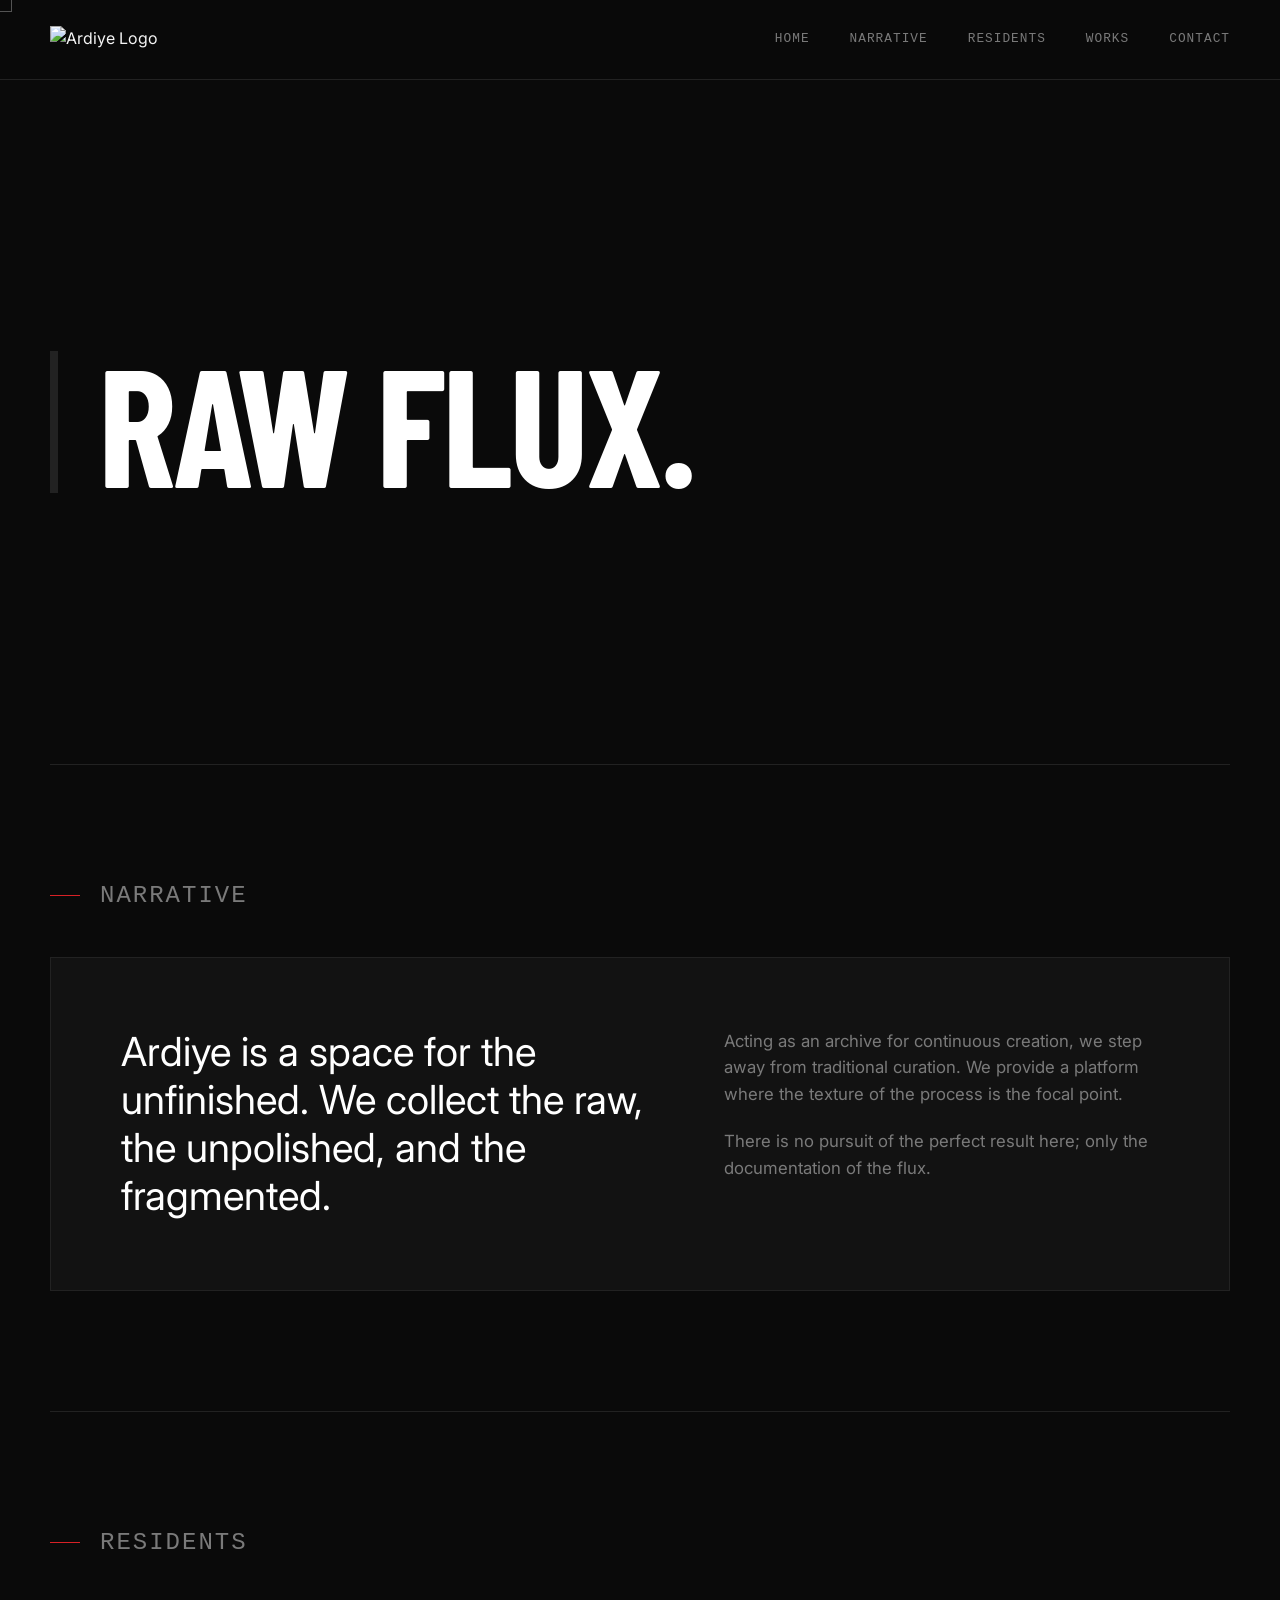
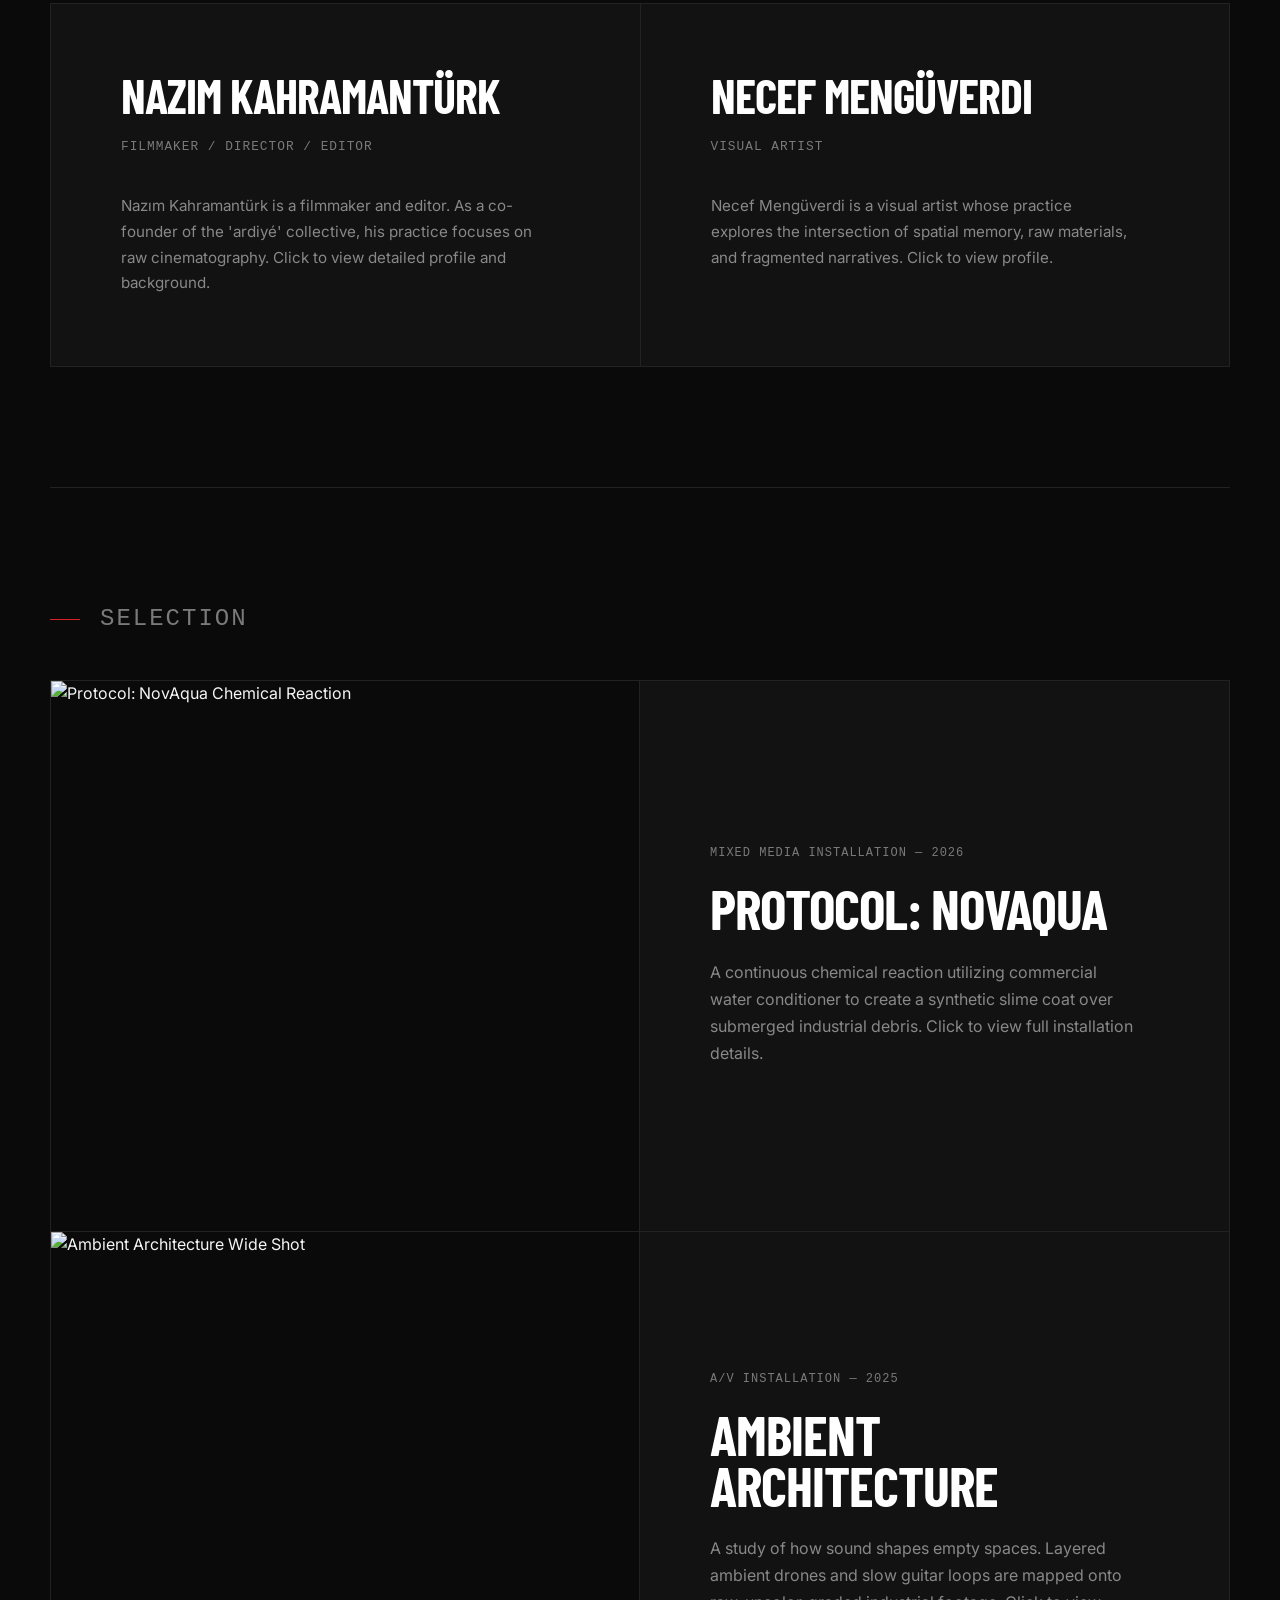
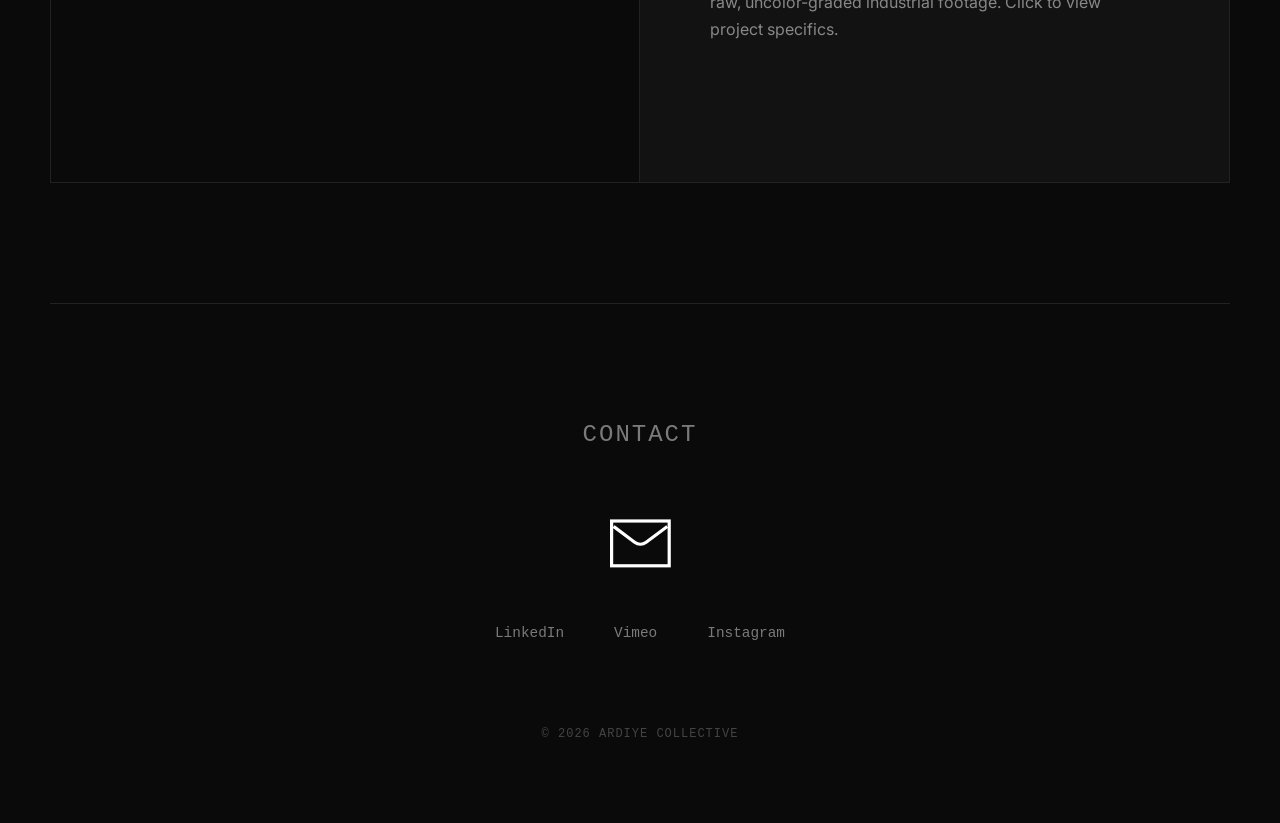
==== commit 801ce2ea: "Update index.html" ====
--- a/index.html
+++ b/index.html
@@ -3,12 +3,10 @@
 <head>
   <meta charset="UTF-8">
   <meta name="viewport" content="width=device-width, initial-scale=1.0">
-  <title>ardiye</title>
-
+  <title>ARDIYE | Collective</title>
   <link rel="preconnect" href="https://fonts.googleapis.com">
   <link rel="preconnect" href="https://fonts.gstatic.com" crossorigin>
   <link href="https://fonts.googleapis.com/css2?family=Barlow+Condensed:wght@400;600;700;800&family=Inter:wght@300;400;600&display=swap" rel="stylesheet">
-  
   <link rel="stylesheet" href="style.css">
 </head>
 <body>
@@ -17,8 +15,7 @@
 
   <header class="main-header">
     <a href="index.html#home" class="logo-container" aria-label="Ardiye — Home">
-      <!-- "Art Initiative" kaldırıldı, nokta i'nin üstüne alındı -->
-      <div class="logo-name">ard<span class="dot-i">i</span>ye</div>
+      <img src="images/ardiye-logo.png" alt="Ardiye Logo" class="logo-img">
     </a>
 
     <nav class="nav-menu" aria-label="Main navigation">
@@ -72,9 +69,9 @@
         
         <a href="artist-nazim.html" class="artist-card">
           <h3 class="artist-name">Nazım Kahramantürk</h3>
-          <div class="artist-role">Producer</div>
+          <div class="artist-role">Filmmaker / Director / Editor</div>
           <div class="artist-bio">
-            <p>Nazım Kahramantürk is a filmmaker and editor. As a co-founder of the 'ardiyé' collective, his practice focuses on raw cinematography.</p>
+            <p>Nazım Kahramantürk is a filmmaker and editor. As a co-founder of the 'ardiyé' collective, his practice focuses on raw cinematography. Click to view detailed profile and background.</p>
           </div>
         </a>
 
@@ -82,7 +79,7 @@
           <h3 class="artist-name">Necef Mengüverdi</h3>
           <div class="artist-role">Visual Artist</div>
           <div class="artist-bio">
-            <p>Necef Mengüverdi is a visual artist whose practice explores the intersection of spatial memory, raw materials, and fragmented narratives.</p>
+            <p>Necef Mengüverdi is a visual artist whose practice explores the intersection of spatial memory, raw materials, and fragmented narratives. Click to view profile.</p>
           </div>
         </a>
 
@@ -97,7 +94,7 @@
         
         <a href="project-novaqua.html" class="work-item">
           <div class="work-img-container">
-            <div class="work-placeholder" aria-hidden="true">[ MACRO FEED: CHEMICAL REACTION ]</div>
+            <img src="images/novaqua-thumb.jpg" alt="Protocol: NovAqua Chemical Reaction">
           </div>
           <div class="work-info">
             <span class="work-meta">Mixed Media Installation — 2026</span>
@@ -108,7 +105,7 @@
 
         <a href="project-ambient.html" class="work-item">
           <div class="work-img-container">
-            <div class="work-placeholder" aria-hidden="true">[ AUDIO WAVEFORM ]</div>
+            <img src="images/ambient-thumb.jpg" alt="Ambient Architecture Wide Shot">
           </div>
           <div class="work-info">
             <span class="work-meta">A/V Installation — 2025</span>
@@ -132,7 +129,6 @@
           </svg>
         </a>
         <div class="social-row">
-          <!-- Sıralama Güncellendi -->
           <a href="#" class="social-link">LinkedIn</a>
           <a href="#" class="social-link">Vimeo</a>
           <a href="#" class="social-link">Instagram</a>
--- a/style.css
+++ b/style.css
@@ -55,7 +55,7 @@
 }
 
 /* ==========================================
-   HEADER
+   HEADER & LOGO IMAGE
    ========================================== */
 .main-header {
   position: fixed; top: 0; left: 0; width: 100%; height: var(--header-h);
@@ -70,16 +70,15 @@
   justify-content: center;
   height: 100%;
 }
-.logo-name { 
-  font-family: var(--font-head); 
-  font-size: 2.5rem; 
-  font-weight: 800; 
-  color: #fff; 
-  text-transform: lowercase; 
-  letter-spacing: -1px; 
-  transition: color var(--transition); 
-}
-.logo-container:hover .logo-name { color: var(--accent); }
+.logo-img {
+  height: 28px; /* Header yüksekliğine göre logo boyutu */
+  width: auto;
+  display: block;
+  transition: opacity var(--transition);
+}
+.logo-container:hover .logo-img {
+  opacity: 0.8;
+}
 
 .nav-menu { display: flex; gap: 40px; }
 .nav-link { font-family: var(--font-mono); font-size: 0.8rem; font-weight: 400; color: var(--text-muted); text-transform: uppercase; letter-spacing: 1px; }
@@ -273,5 +272,5 @@
   .detail-text, .credits-box { padding: 40px 20px; }
   .detail-header { padding-bottom: 40px; margin-bottom: 40px; }
   
-  .logo-name { font-size: 2rem; }
-}
+  .logo-img { height: 24px; } /* Mobilde logoyu biraz küçült */
+}
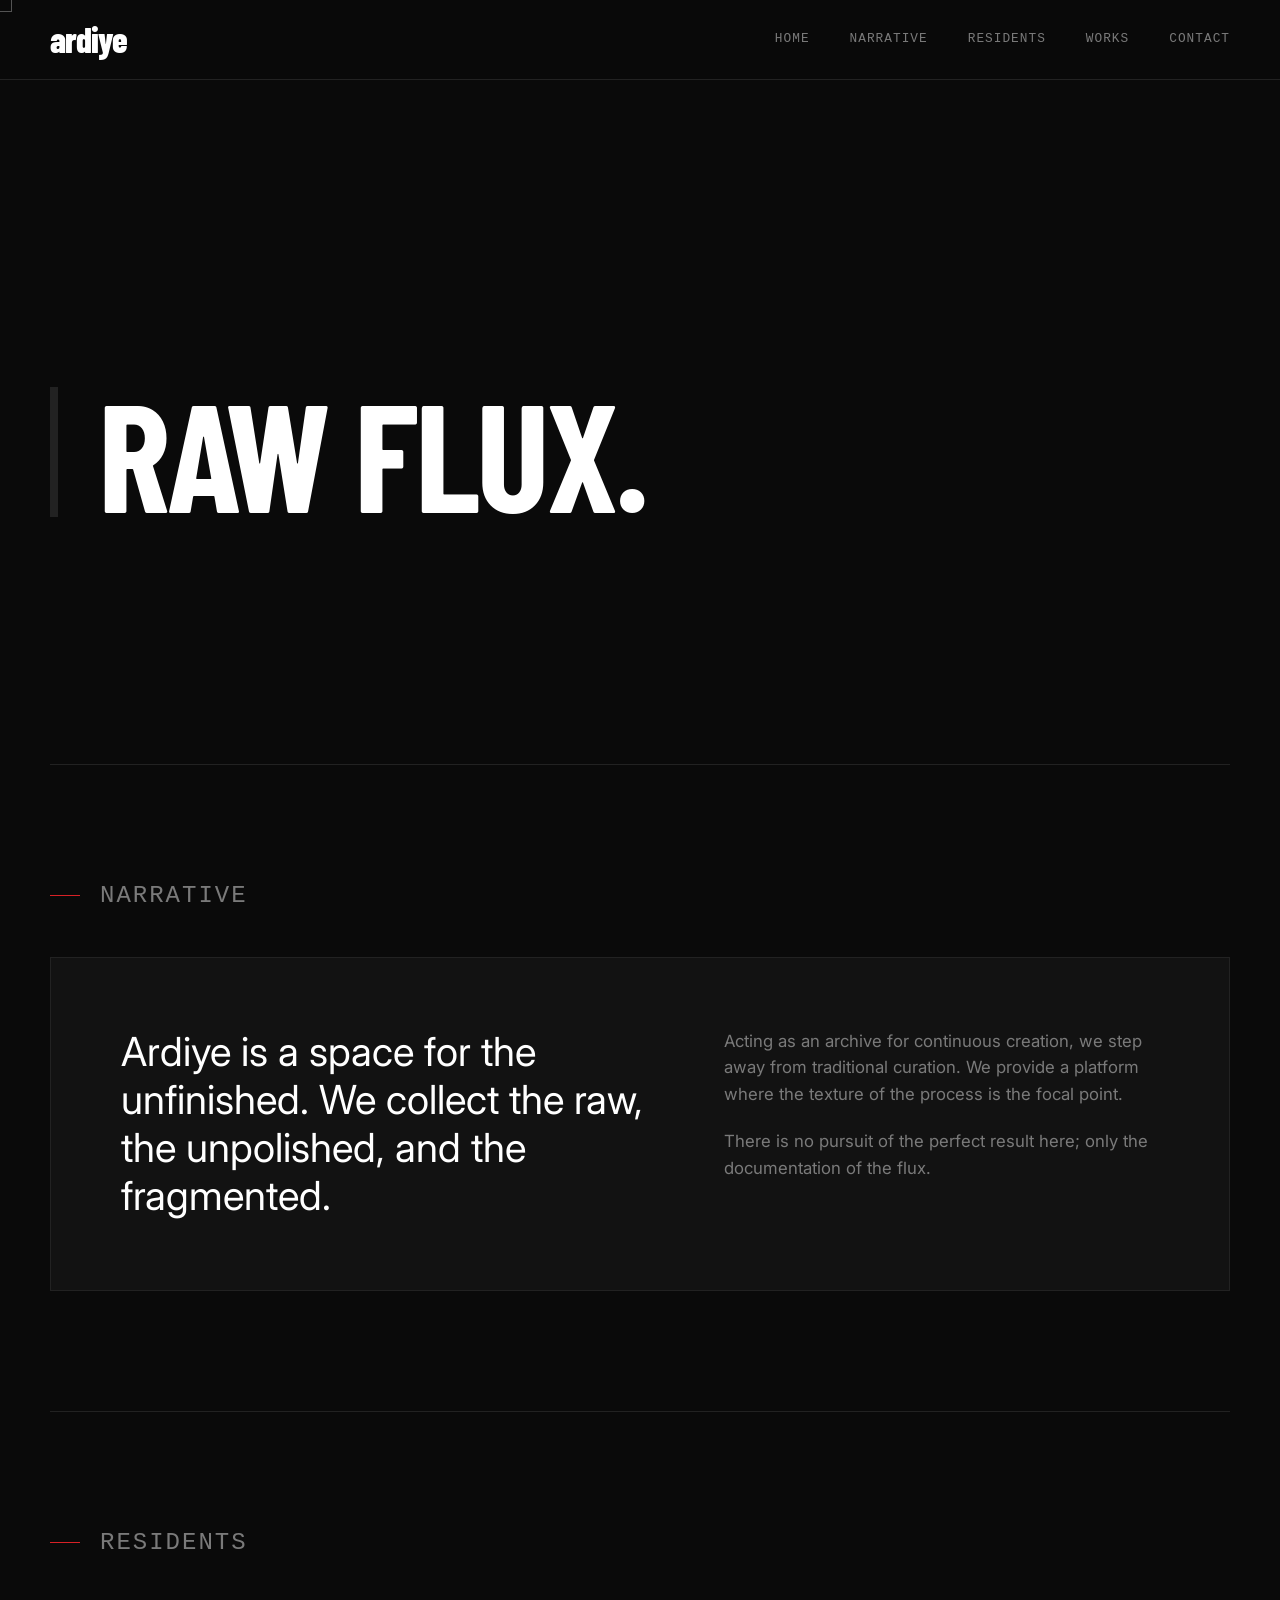
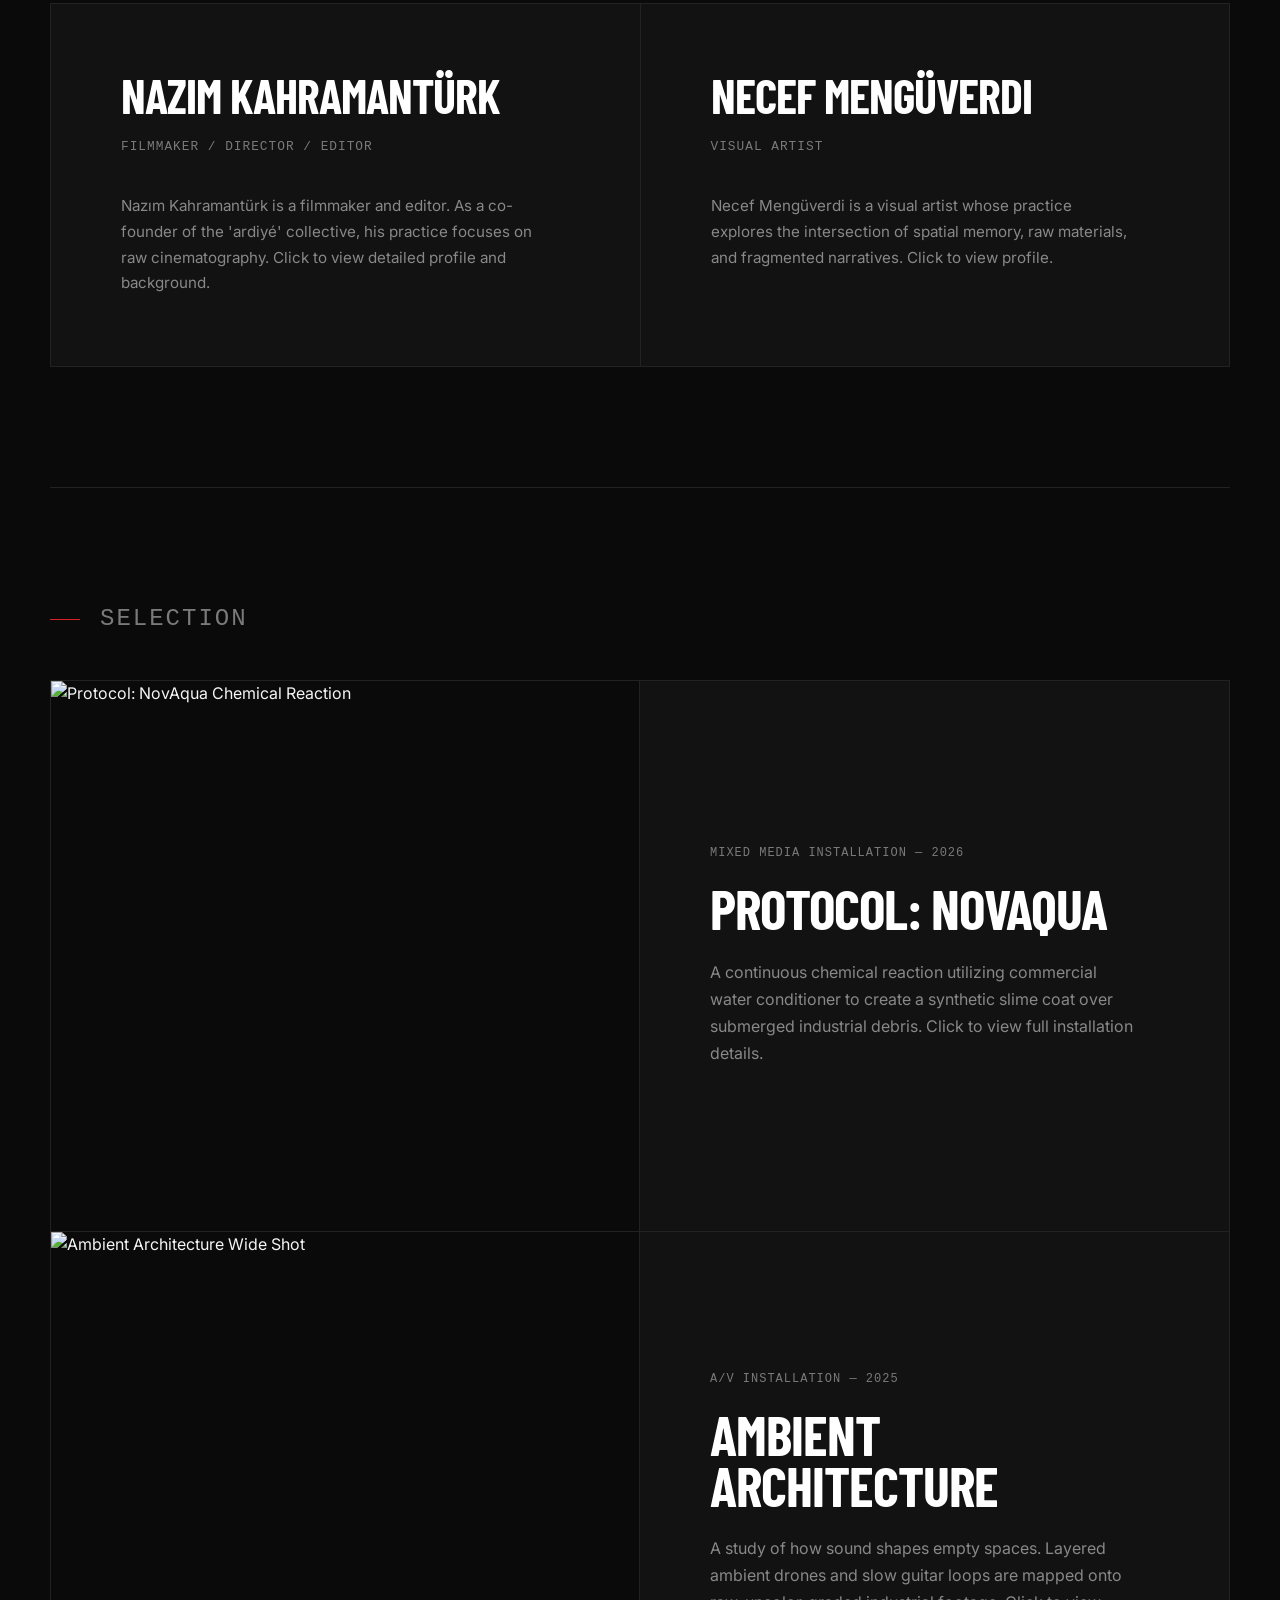
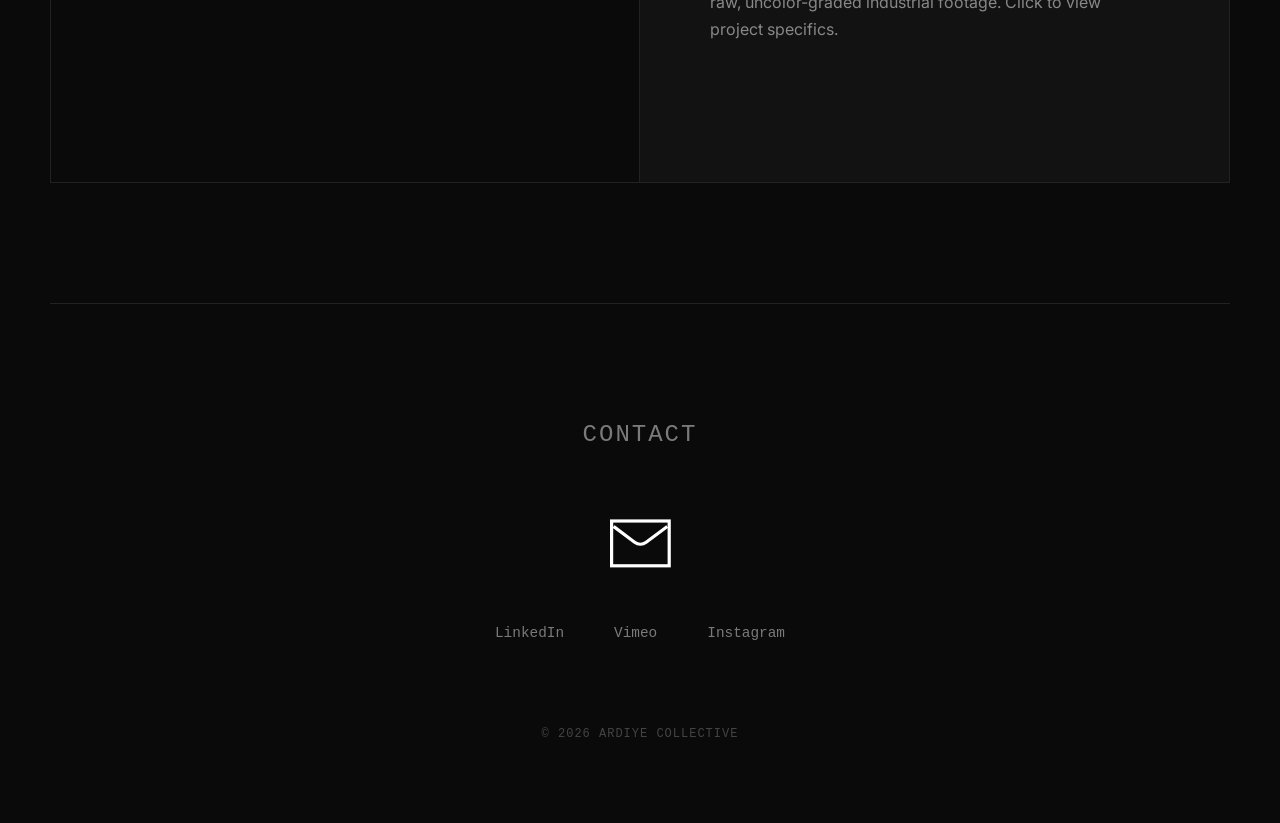
==== commit 45923695: "Update index.html" ====
--- a/index.html
+++ b/index.html
@@ -4,9 +4,11 @@
   <meta charset="UTF-8">
   <meta name="viewport" content="width=device-width, initial-scale=1.0">
   <title>ARDIYE | Collective</title>
+
   <link rel="preconnect" href="https://fonts.googleapis.com">
   <link rel="preconnect" href="https://fonts.gstatic.com" crossorigin>
   <link href="https://fonts.googleapis.com/css2?family=Barlow+Condensed:wght@400;600;700;800&family=Inter:wght@300;400;600&display=swap" rel="stylesheet">
+  
   <link rel="stylesheet" href="style.css">
 </head>
 <body>
@@ -15,7 +17,7 @@
 
   <header class="main-header">
     <a href="index.html#home" class="logo-container" aria-label="Ardiye — Home">
-      <img src="images/ardiye-logo.png" alt="Ardiye Logo" class="logo-img">
+      <div class="logo-name">ardiye</div>
     </a>
 
     <nav class="nav-menu" aria-label="Main navigation">
--- a/style.css
+++ b/style.css
@@ -1,5 +1,5 @@
 /* ==========================================
-   UI OVERHAUL: STRUCTURAL MINIMALISM + TURKISH SUPPORT
+   UI OVERHAUL: STABLE HEADER & CLEAN LAYOUT
    ========================================== */
 @import url('https://fonts.googleapis.com/css2?family=Barlow+Condensed:wght@400;600;700;800&family=Inter:wght@300;400;600&display=swap&subset=latin,latin-ext');
 
@@ -14,7 +14,7 @@
   --font-head:   'Barlow Condensed', system-ui, -apple-system, sans-serif;
   --font-body:   'Inter', system-ui, -apple-system, sans-serif;
   --font-mono:   'JetBrains Mono', monospace;
-  --header-h:    80px;
+  --header-h:    80px; /* Sabit ve güvenli header yüksekliği */
   --transition:  0.3s cubic-bezier(0.25, 1, 0.5, 1);
 }
 
@@ -55,7 +55,7 @@
 }
 
 /* ==========================================
-   HEADER & LOGO IMAGE
+   HEADER & LOGO FIX
    ========================================== */
 .main-header {
   position: fixed; top: 0; left: 0; width: 100%; height: var(--header-h);
@@ -67,18 +67,19 @@
 .logo-container { 
   display: flex; 
   align-items: center; 
-  justify-content: center;
+  justify-content: flex-start;
   height: 100%;
 }
-.logo-img {
-  height: 28px; /* Header yüksekliğine göre logo boyutu */
-  width: auto;
-  display: block;
-  transition: opacity var(--transition);
-}
-.logo-container:hover .logo-img {
-  opacity: 0.8;
-}
+.logo-name { 
+  font-family: var(--font-head); 
+  font-size: 2.2rem; 
+  font-weight: 800; 
+  color: #fff; 
+  text-transform: lowercase; 
+  letter-spacing: -1px; 
+  transition: color var(--transition); 
+}
+.logo-container:hover .logo-name { color: var(--accent); }
 
 .nav-menu { display: flex; gap: 40px; }
 .nav-link { font-family: var(--font-mono); font-size: 0.8rem; font-weight: 400; color: var(--text-muted); text-transform: uppercase; letter-spacing: 1px; }
@@ -109,7 +110,7 @@
 .section-title { font-size: 1.5rem; color: var(--text-muted); letter-spacing: 2px; font-family: var(--font-mono); font-weight: 400; }
 
 /* ==========================================
-   HOME SECTION
+   HOME SECTION (ÇAKIŞMAYI ÖNLEYEN ÜST BOŞLUK)
    ========================================== */
 .section-home { 
   height: 85vh; 
@@ -118,13 +119,13 @@
   flex-direction: column;
   justify-content: center; 
   align-items: flex-start; 
-  padding-top: var(--header-h); 
+  padding-top: 140px; /* Header ile asla çakışmaz */
   padding-bottom: 0; 
   border-bottom: 1px solid var(--border-line); 
 }
 .highlight-gradient { 
   display: inline-block; 
-  font-size: clamp(4.5rem, 13vw, 15rem); 
+  font-size: clamp(4rem, 12vw, 14rem); 
   color: #fff; 
   letter-spacing: -4px; 
   padding-left: 40px; 
@@ -237,6 +238,7 @@
   transition: transform 0.6s cubic-bezier(0.25, 1, 0.5, 1), opacity 0.3s;
 }
 
+.work-item:hover .works-list img,
 .work-item:hover .work-img-container img {
   transform: scale(1.03);
   opacity: 0.9;
@@ -258,7 +260,7 @@
   .nav-toggle { display: flex; }
   .cursor-outline { display: none; }
   
-  .section-home { height: auto; min-height: 60vh; padding-top: 120px; padding-bottom: 80px; }
+  .section-home { height: auto; min-height: 60vh; padding-top: 110px; padding-bottom: 80px; }
   .highlight-gradient { padding-left: 20px; border-left-width: 4px; letter-spacing: -1px; }
   .section-home:hover .highlight-gradient { padding-left: 30px; }
 
@@ -272,5 +274,5 @@
   .detail-text, .credits-box { padding: 40px 20px; }
   .detail-header { padding-bottom: 40px; margin-bottom: 40px; }
   
-  .logo-img { height: 24px; } /* Mobilde logoyu biraz küçült */
-}
+  .logo-name { font-size: 1.8rem; } 
+}
